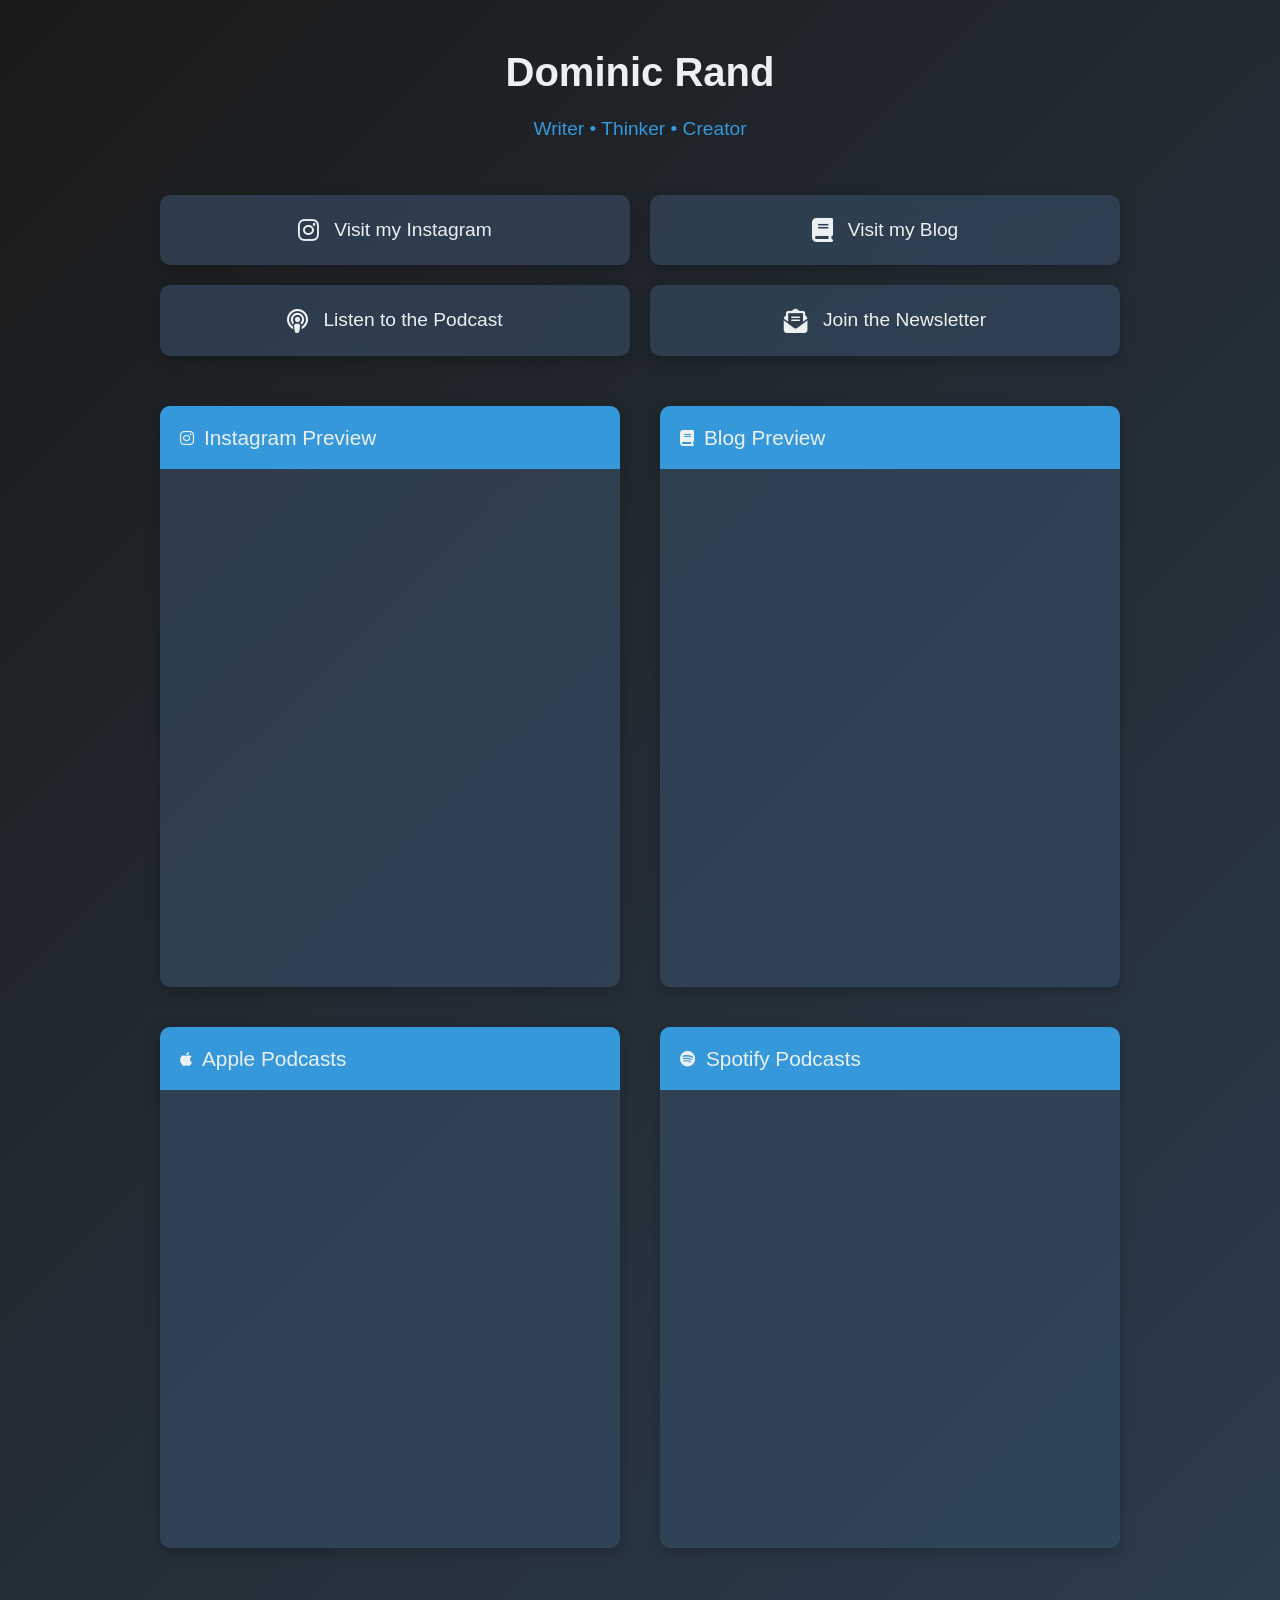
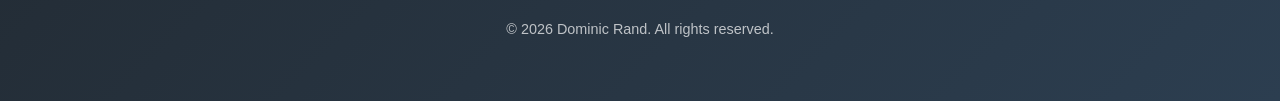
==== index.html @ 5fa679ad "Add podcast modal functionality in index.html; implement styling and JavaScript for improved user in" ====
<!DOCTYPE html>
<html lang="en">
<head>
    <meta charset="UTF-8">
    <meta name="viewport" content="width=device-width, initial-scale=1.0">
    <title>Dominic Rand's Website</title>
    <link rel="stylesheet" href="https://cdnjs.cloudflare.com/ajax/libs/font-awesome/6.4.0/css/all.min.css">
    <meta name="description" content="Dominic Rand's personal website featuring writing, thoughts, and creative content.">
    <meta name="keywords" content="Dominic Rand, writer, creator, blog">
    <meta property="og:title" content="Dominic Rand's Website">
    <meta property="og:description" content="Dominic Rand's personal website featuring writing, thoughts, and creative content.">
    <meta property="og:type" content="website">
    <meta property="og:url" content="https://yourwebsite.com">
    <link rel="icon" href="favicon.svg" type="image/svg+xml">
    <style>
        :root {
            --primary-color: #2c3e50;
            --secondary-color: #3498db;
            --accent-color: #e74c3c;
            --text-color: #ecf0f1;
            --dark-bg: #1a1a1a;
            --card-bg: rgba(52, 73, 94, 0.7);
        }
        
        * {
            margin: 0;
            padding: 0;
            box-sizing: border-box;
        }
        
        body {
            font-family: 'Segoe UI', Tahoma, Geneva, Verdana, sans-serif;
            background: linear-gradient(135deg, var(--dark-bg), var(--primary-color));
            color: var(--text-color);
            line-height: 1.6;
            min-height: 100vh;
            overflow-y: scroll; /* Ensure scrolling is enabled */
        }
        
        .container {
            max-width: 1000px;
            margin: 0 auto;
            padding: 40px 20px;
        }
        
        header {
            text-align: center;
            margin-bottom: 50px;
            animation: fadeIn 1s ease-in-out;
        }
        
        h1 {
            font-size: 2.5rem;
            margin-bottom: 10px;
            color: var(--text-color);
            font-weight: 600;
        }
        
        .subtitle {
            font-size: 1.2rem;
            color: var(--secondary-color);
            margin-bottom: 20px;
            font-weight: 300;
        }
        
        .social-icons {
            display: flex;
            justify-content: center;
            gap: 20px;
            margin-bottom: 30px;
        }
        
        .links-section {
            display: grid;
            grid-template-columns: 1fr;
            gap: 20px;
            margin-bottom: 50px;
        }
        
        .link-card {
            background: var(--card-bg);
            backdrop-filter: blur(10px);
            border-radius: 10px;
            padding: 20px;
            text-align: center;
            transition: transform 0.3s ease, box-shadow 0.3s ease;
            text-decoration: none;
            color: var(--text-color);
            display: flex;
            align-items: center;
            justify-content: center;
            gap: 15px;
            box-shadow: 0 5px 15px rgba(0, 0, 0, 0.2);
        }
        
        .link-card:hover {
            transform: translateY(-5px);
            box-shadow: 0 10px 20px rgba(0, 0, 0, 0.3);
        }
        
        .link-card i {
            font-size: 1.5rem;
        }
        
        .link-card span {
            font-size: 1.2rem;
            font-weight: 500;
        }
        
        button.link-card {
            cursor: pointer;
            font: inherit;
            width: 100%;
            border: none;
            outline: none;
        }
        
        .embed-section {
            display: grid;
            grid-template-columns: 1fr;
            gap: 40px;
            margin-top: 40px;
        }
        
        .embed-container {
            background: var(--card-bg);
            border-radius: 10px;
            overflow: hidden;
            box-shadow: 0 5px 15px rgba(0, 0, 0, 0.2);
            animation: fadeIn 1s ease-in-out;
        }
        
        .embed-header {
            padding: 15px 20px;
            background: var(--secondary-color);
            display: flex;
            align-items: center;
            gap: 10px;
        }
        
        .embed-header h2 {
            font-size: 1.3rem;
            font-weight: 500;
        }
        
        iframe {
            width: 100%;
            height: 510px;
            border: none;
            background: transparent;
        }
        
        .embed-container--podcast iframe {
            height: 450px;
        }
        
        footer {
            text-align: center;
            margin-top: 50px;
            padding: 20px;
            font-size: 0.9rem;
            color: rgba(255, 255, 255, 0.7);
        }
        
        @keyframes fadeIn {
            from {
                opacity: 0;
                transform: translateY(20px);
            }
            to {
                opacity: 1;
                transform: translateY(0);
            }
        }
        
        @media (min-width: 768px) {
            .links-section {
                grid-template-columns: 1fr 1fr;
            }
            
            .embed-section {
                grid-template-columns: 1fr 1fr;
            }
        }
        
        /* Hide scrollbar when not scrolling */
        body::-webkit-scrollbar {
            display: none; /* For Chrome, Safari, and Opera */
        }
        
        body {
            -ms-overflow-style: none;  /* Internet Explorer and Edge */
            scrollbar-width: none;  /* Firefox */
        }
        
        /* Podcast modal */
        .modal-overlay {
            display: none;
            position: fixed;
            inset: 0;
            background: rgba(0, 0, 0, 0.7);
            backdrop-filter: blur(4px);
            z-index: 1000;
            align-items: center;
            justify-content: center;
            padding: 20px;
        }
        .modal-overlay.is-open {
            display: flex;
        }
        .modal-box {
            background: var(--card-bg);
            backdrop-filter: blur(10px);
            border-radius: 12px;
            padding: 28px 24px;
            max-width: 360px;
            width: 100%;
            box-shadow: 0 20px 50px rgba(0, 0, 0, 0.4);
            border: 1px solid rgba(255, 255, 255, 0.08);
            position: relative;
        }
        .modal-box h3 {
            font-size: 1.25rem;
            margin-bottom: 20px;
            color: var(--text-color);
            padding-right: 32px;
        }
        .modal-close {
            position: absolute;
            top: 16px;
            right: 16px;
            background: none;
            border: none;
            color: var(--text-color);
            opacity: 0.7;
            cursor: pointer;
            padding: 4px;
            line-height: 1;
            font-size: 1.25rem;
        }
        .modal-close:hover {
            opacity: 1;
        }
        .modal-links {
            display: flex;
            flex-direction: column;
            gap: 10px;
        }
        .modal-links a {
            display: flex;
            align-items: center;
            gap: 12px;
            padding: 14px 16px;
            background: rgba(255, 255, 255, 0.06);
            border-radius: 8px;
            color: var(--text-color);
            text-decoration: none;
            font-weight: 500;
            transition: background 0.2s ease;
        }
        .modal-links a:hover {
            background: rgba(255, 255, 255, 0.12);
        }
        .modal-links a i {
            font-size: 1.35rem;
        }
        .modal-links .fa-youtube {
            color: #ff0000;
        }
    </style>
</head>
<body>
    <div class="container">
        <header>
            <h1>Dominic Rand</h1>
            <p class="subtitle">Writer • Thinker • Creator</p>
        </header>
        
        <div class="links-section">
            <a href="https://www.instagram.com/domwillrand/" target="_blank" class="link-card">
                <i class="fab fa-instagram"></i>
                <span>Visit my Instagram</span>
            </a>
            <a href="https://blog.domrand.com" target="_blank" class="link-card">
                <i class="fas fa-book"></i>
                <span>Visit my Blog</span>
            </a>
            <button type="button" class="link-card podcast-trigger" id="podcast-trigger" aria-haspopup="dialog" aria-expanded="false">
                <i class="fas fa-podcast"></i>
                <span>Listen to the Podcast</span>
            </button>
            <a href="newsletter.html" class="link-card">
                <i class="fas fa-envelope-open-text"></i>
                <span>Join the Newsletter</span>
            </a>
        </div>
        
        <div class="embed-section">
            <div class="embed-container">
                <div class="embed-header">
                    <i class="fab fa-instagram"></i>
                    <h2>Instagram Preview</h2>
                </div>
                <iframe src="https://www.instagram.com/domwillrand/embed" allowtransparency="true" allowfullscreen="true"></iframe>
            </div>
            
            <div class="embed-container">
                <div class="embed-header">
                    <i class="fas fa-book"></i>
                    <h2>Blog Preview</h2>
                </div>
                <iframe src="https://publish.obsidian.md/dom-rand/" allowtransparency="true" allowfullscreen="true"></iframe>
            </div>
            
            <div class="embed-container embed-container--podcast">
                <div class="embed-header">
                    <i class="fab fa-apple"></i>
                    <h2>Apple Podcasts</h2>
                </div>
                <iframe src="https://embed.podcasts.apple.com/us/podcast/doms-blog/id1873856519" allow="autoplay; encrypted-media" allowfullscreen></iframe>
            </div>
            
            <div class="embed-container embed-container--podcast">
                <div class="embed-header">
                    <i class="fab fa-spotify"></i>
                    <h2>Spotify Podcasts</h2>
                </div>
                <iframe src="https://open.spotify.com/embed/show/2qqTiLtaFwCP1ySpFmkBeF?utm_source=generator" allow="autoplay; clipboard-write; encrypted-media; fullscreen; picture-in-picture" allowfullscreen loading="lazy"></iframe>
            </div>
        </div>
        
        <footer>
            <p>&copy; 2026 Dominic Rand. All rights reserved.</p>
        </footer>
    </div>
    
    <div class="modal-overlay" id="podcast-modal" role="dialog" aria-modal="true" aria-labelledby="podcast-modal-title" aria-hidden="true">
        <div class="modal-box" onclick="event.stopPropagation()">
            <button type="button" class="modal-close" id="podcast-modal-close" aria-label="Close">×</button>
            <h3 id="podcast-modal-title">Listen on your platform</h3>
            <div class="modal-links">
                <a href="https://podcasts.apple.com/us/podcast/doms-blog/id1873856519" target="_blank" rel="noopener noreferrer">
                    <i class="fab fa-apple"></i>
                    Apple Podcasts
                </a>
                <a href="https://open.spotify.com/show/2qqTiLtaFwCP1ySpFmkBeF" target="_blank" rel="noopener noreferrer">
                    <i class="fab fa-spotify"></i>
                    Spotify Podcasts
                </a>
                <a href="https://www.youtube.com/playlist?list=PL4vUps0jYS-2WMzyAlsP6sbglflTyhN8x" target="_blank" rel="noopener noreferrer">
                    <i class="fab fa-youtube"></i>
                    YouTube Podcasts
                </a>
            </div>
        </div>
    </div>
    
    <script>
        (function () {
            var trigger = document.getElementById('podcast-trigger');
            var modal = document.getElementById('podcast-modal');
            var closeBtn = document.getElementById('podcast-modal-close');
            function openModal() {
                modal.classList.add('is-open');
                modal.setAttribute('aria-hidden', 'false');
                if (trigger) trigger.setAttribute('aria-expanded', 'true');
                document.body.style.overflow = 'hidden';
            }
            function closeModal() {
                modal.classList.remove('is-open');
                modal.setAttribute('aria-hidden', 'true');
                if (trigger) trigger.setAttribute('aria-expanded', 'false');
                document.body.style.overflow = '';
            }
            if (trigger) trigger.addEventListener('click', function (e) { e.preventDefault(); openModal(); });
            if (closeBtn) closeBtn.addEventListener('click', closeModal);
            modal.addEventListener('click', function (e) { if (e.target === modal) closeModal(); });
            document.addEventListener('keydown', function (e) { if (e.key === 'Escape') closeModal(); });
        })();
    </script>
</body>
</html>
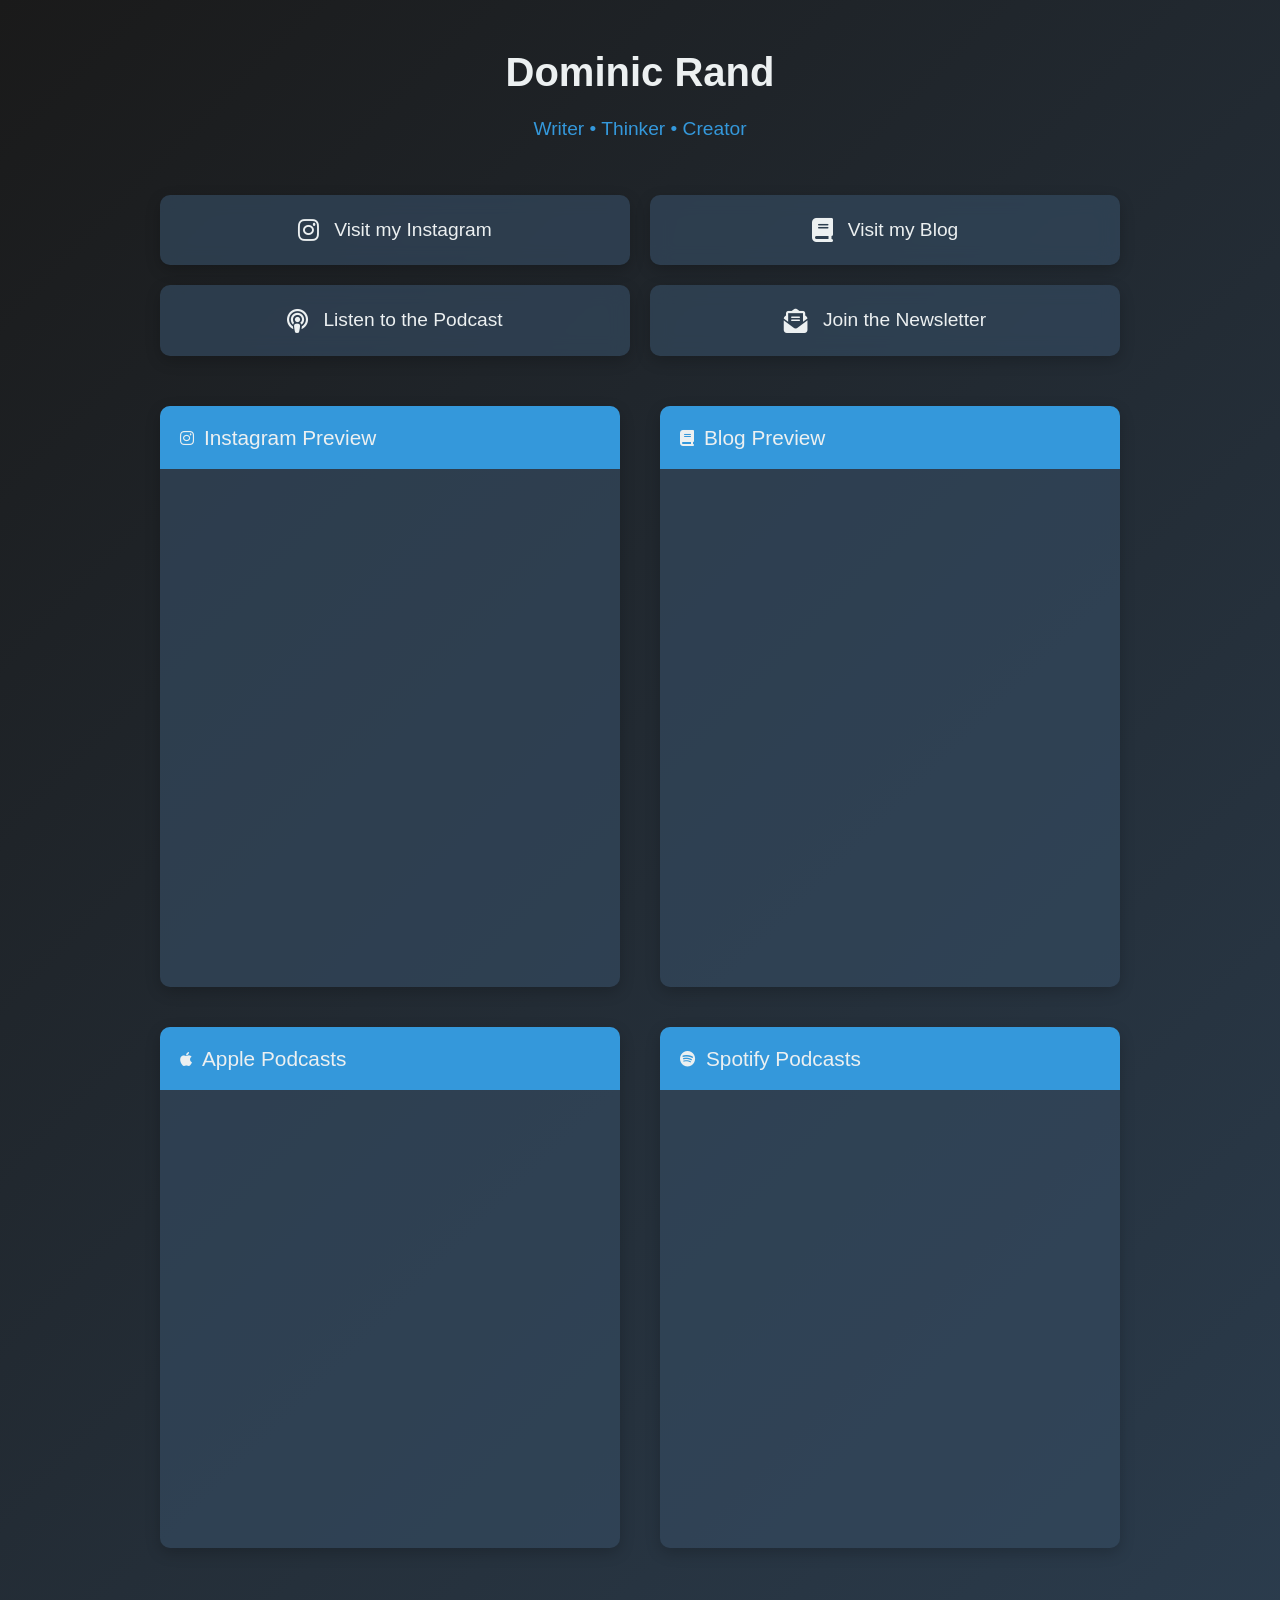
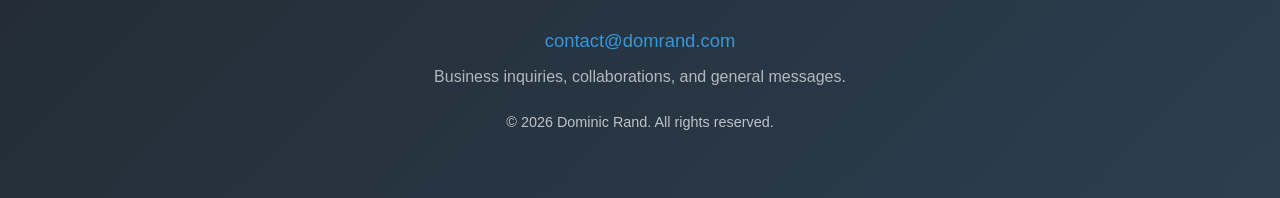
==== commit 6be2f834: "Add footer contact information in index.html; enhance styling for better visibility and user engagem" ====
--- a/index.html
+++ b/index.html
@@ -157,9 +157,34 @@
         footer {
             text-align: center;
             margin-top: 50px;
-            padding: 20px;
+            padding: 28px 20px 24px;
             font-size: 0.9rem;
             color: rgba(255, 255, 255, 0.7);
+        }
+        
+        footer .footer-contact-block {
+            margin-bottom: 22px;
+        }
+        
+        footer .footer-contact {
+            color: var(--secondary-color);
+            text-decoration: none;
+            font-size: 1.15rem;
+            font-weight: 500;
+        }
+        
+        footer .footer-contact:hover {
+            text-decoration: underline;
+        }
+        
+        footer .footer-contact-note {
+            margin-top: 10px;
+            font-size: 1rem;
+            line-height: 1.45;
+            color: rgba(255, 255, 255, 0.65);
+            max-width: 28em;
+            margin-left: auto;
+            margin-right: auto;
         }
         
         @keyframes fadeIn {
@@ -330,6 +355,12 @@
         </div>
         
         <footer>
+            <div class="footer-contact-block">
+                <p>
+                    <a href="mailto:contact@domrand.com" class="footer-contact">contact@domrand.com</a>
+                </p>
+                <p class="footer-contact-note">Business inquiries, collaborations, and general messages.</p>
+            </div>
             <p>&copy; 2026 Dominic Rand. All rights reserved.</p>
         </footer>
     </div>
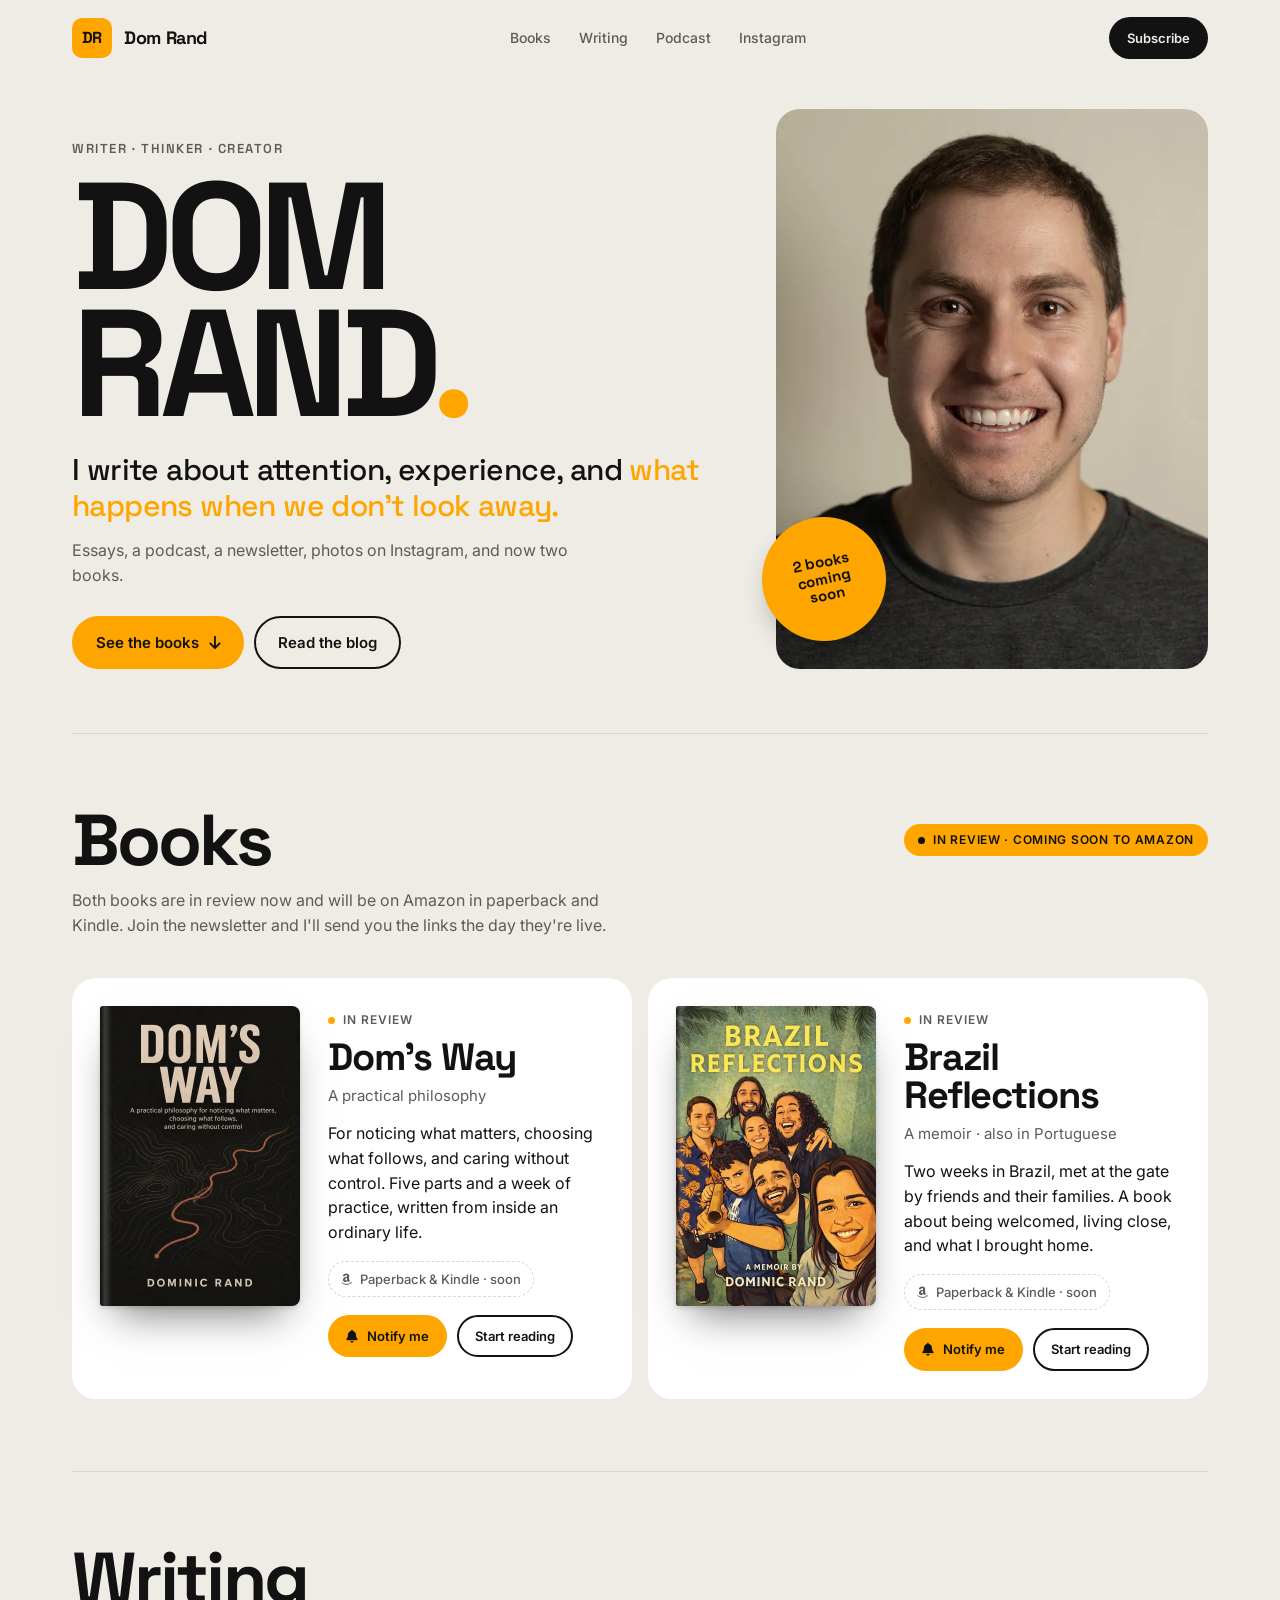
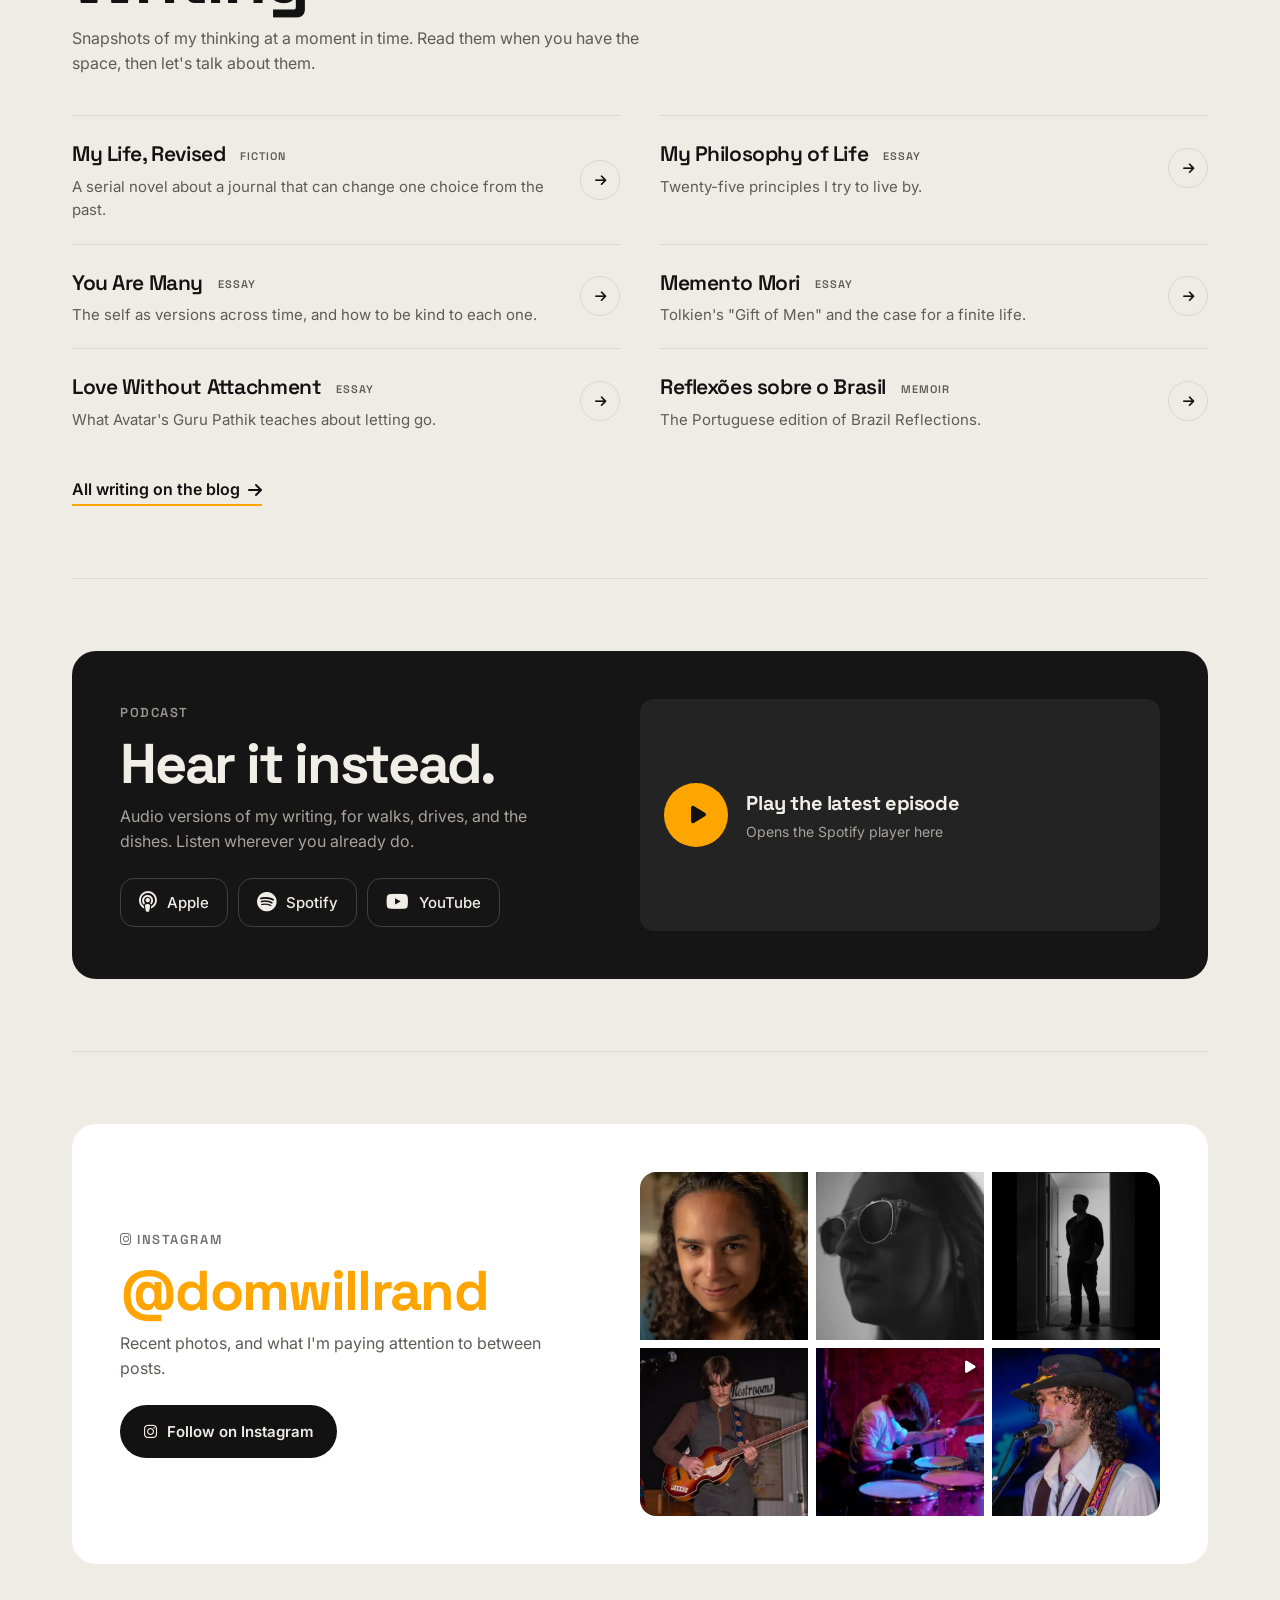
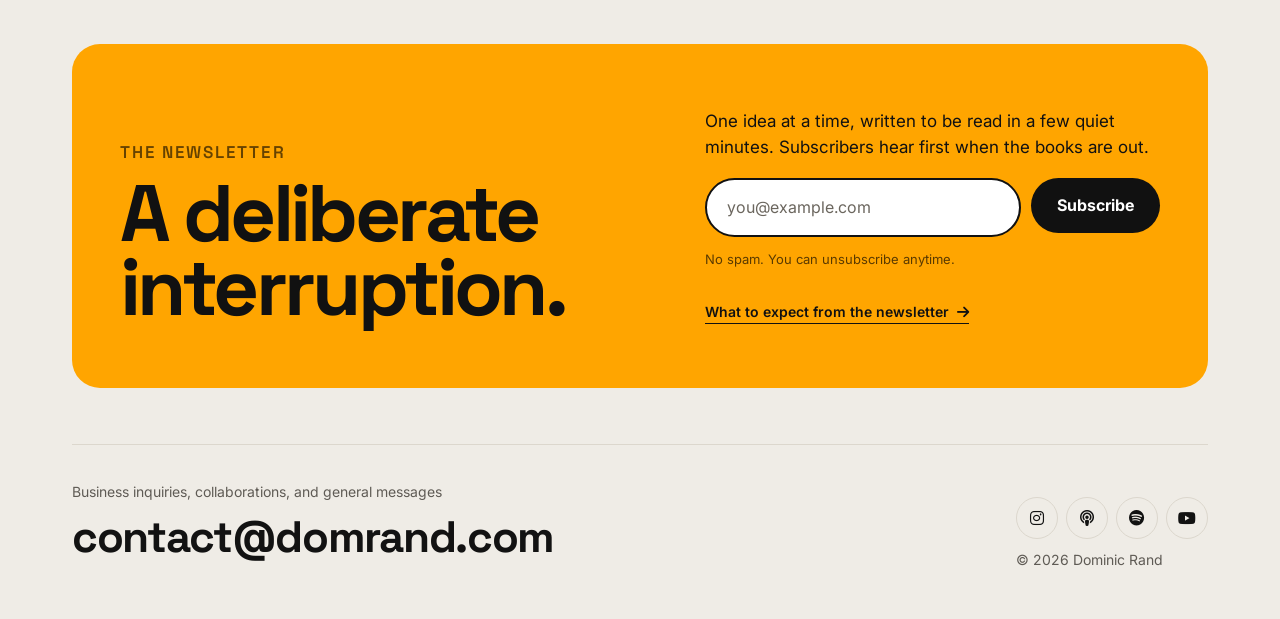
==== commit 25c57bf0: "Redesign homepage and newsletter pages; add books section - New editorial layout with bold type and " ====
--- a/index.html
+++ b/index.html
@@ -3,411 +3,330 @@
 <head>
     <meta charset="UTF-8">
     <meta name="viewport" content="width=device-width, initial-scale=1.0">
-    <title>Dominic Rand's Website</title>
+    <title>Dominic Rand</title>
+    <meta name="description" content="Dominic Rand writes about attention, experience, and what happens when we don't look away. Two books coming soon, plus essays, a podcast, photos, and a newsletter.">
+    <link rel="canonical" href="https://domrand.com/">
+    <meta property="og:site_name" content="Dominic Rand">
+    <meta property="og:title" content="Dominic Rand">
+    <meta property="og:description" content="Writing on attention, experience, and what happens when we don't look away. Two books coming soon.">
+    <meta property="og:type" content="website">
+    <meta property="og:url" content="https://domrand.com/">
+    <meta property="og:image" content="https://domrand.com/assets/og-image.jpg">
+    <meta property="og:image:width" content="1200">
+    <meta property="og:image:height" content="630">
+    <meta property="og:image:alt" content="Dom Rand, with the covers of Dom's Way and Brazil Reflections">
+    <meta name="twitter:card" content="summary_large_image">
+    <meta name="twitter:image" content="https://domrand.com/assets/og-image.jpg">
+    <meta name="theme-color" content="#efece6" media="(prefers-color-scheme: light)">
+    <meta name="theme-color" content="#0b0b0b" media="(prefers-color-scheme: dark)">
+    <link rel="icon" href="favicon.svg" type="image/svg+xml">
+    <link rel="preconnect" href="https://fonts.googleapis.com">
+    <link rel="preconnect" href="https://fonts.gstatic.com" crossorigin>
+    <link href="https://fonts.googleapis.com/css2?family=Space+Grotesk:wght@500;600;700&family=Inter:wght@400;500;600&display=swap" rel="stylesheet">
     <link rel="stylesheet" href="https://cdnjs.cloudflare.com/ajax/libs/font-awesome/6.4.0/css/all.min.css">
-    <meta name="description" content="Dominic Rand's personal website featuring writing, thoughts, and creative content.">
-    <meta name="keywords" content="Dominic Rand, writer, creator, blog">
-    <meta property="og:title" content="Dominic Rand's Website">
-    <meta property="og:description" content="Dominic Rand's personal website featuring writing, thoughts, and creative content.">
-    <meta property="og:type" content="website">
-    <meta property="og:url" content="https://yourwebsite.com">
-    <link rel="icon" href="favicon.svg" type="image/svg+xml">
-    <style>
-        :root {
-            --primary-color: #2c3e50;
-            --secondary-color: #3498db;
-            --accent-color: #e74c3c;
-            --text-color: #ecf0f1;
-            --dark-bg: #1a1a1a;
-            --card-bg: rgba(52, 73, 94, 0.7);
-        }
-        
-        * {
-            margin: 0;
-            padding: 0;
-            box-sizing: border-box;
-        }
-        
-        body {
-            font-family: 'Segoe UI', Tahoma, Geneva, Verdana, sans-serif;
-            background: linear-gradient(135deg, var(--dark-bg), var(--primary-color));
-            color: var(--text-color);
-            line-height: 1.6;
-            min-height: 100vh;
-            overflow-y: scroll; /* Ensure scrolling is enabled */
-        }
-        
-        .container {
-            max-width: 1000px;
-            margin: 0 auto;
-            padding: 40px 20px;
-        }
-        
-        header {
-            text-align: center;
-            margin-bottom: 50px;
-            animation: fadeIn 1s ease-in-out;
-        }
-        
-        h1 {
-            font-size: 2.5rem;
-            margin-bottom: 10px;
-            color: var(--text-color);
-            font-weight: 600;
-        }
-        
-        .subtitle {
-            font-size: 1.2rem;
-            color: var(--secondary-color);
-            margin-bottom: 20px;
-            font-weight: 300;
-        }
-        
-        .social-icons {
-            display: flex;
-            justify-content: center;
-            gap: 20px;
-            margin-bottom: 30px;
-        }
-        
-        .links-section {
-            display: grid;
-            grid-template-columns: 1fr;
-            gap: 20px;
-            margin-bottom: 50px;
-        }
-        
-        .link-card {
-            background: var(--card-bg);
-            backdrop-filter: blur(10px);
-            border-radius: 10px;
-            padding: 20px;
-            text-align: center;
-            transition: transform 0.3s ease, box-shadow 0.3s ease;
-            text-decoration: none;
-            color: var(--text-color);
-            display: flex;
-            align-items: center;
-            justify-content: center;
-            gap: 15px;
-            box-shadow: 0 5px 15px rgba(0, 0, 0, 0.2);
-        }
-        
-        .link-card:hover {
-            transform: translateY(-5px);
-            box-shadow: 0 10px 20px rgba(0, 0, 0, 0.3);
-        }
-        
-        .link-card i {
-            font-size: 1.5rem;
-        }
-        
-        .link-card span {
-            font-size: 1.2rem;
-            font-weight: 500;
-        }
-        
-        button.link-card {
-            cursor: pointer;
-            font: inherit;
-            width: 100%;
-            border: none;
-            outline: none;
-        }
-        
-        .embed-section {
-            display: grid;
-            grid-template-columns: 1fr;
-            gap: 40px;
-            margin-top: 40px;
-        }
-        
-        .embed-container {
-            background: var(--card-bg);
-            border-radius: 10px;
-            overflow: hidden;
-            box-shadow: 0 5px 15px rgba(0, 0, 0, 0.2);
-            animation: fadeIn 1s ease-in-out;
-        }
-        
-        .embed-header {
-            padding: 15px 20px;
-            background: var(--secondary-color);
-            display: flex;
-            align-items: center;
-            gap: 10px;
-        }
-        
-        .embed-header h2 {
-            font-size: 1.3rem;
-            font-weight: 500;
-        }
-        
-        iframe {
-            width: 100%;
-            height: 510px;
-            border: none;
-            background: transparent;
-        }
-        
-        .embed-container--podcast iframe {
-            height: 450px;
-        }
-        
-        footer {
-            text-align: center;
-            margin-top: 50px;
-            padding: 28px 20px 24px;
-            font-size: 0.9rem;
-            color: rgba(255, 255, 255, 0.7);
-        }
-        
-        footer .footer-contact-block {
-            margin-bottom: 22px;
-        }
-        
-        footer .footer-contact {
-            color: var(--secondary-color);
-            text-decoration: none;
-            font-size: 1.15rem;
-            font-weight: 500;
-        }
-        
-        footer .footer-contact:hover {
-            text-decoration: underline;
-        }
-        
-        footer .footer-contact-note {
-            margin-top: 10px;
-            font-size: 1rem;
-            line-height: 1.45;
-            color: rgba(255, 255, 255, 0.65);
-            max-width: 28em;
-            margin-left: auto;
-            margin-right: auto;
-        }
-        
-        @keyframes fadeIn {
-            from {
-                opacity: 0;
-                transform: translateY(20px);
-            }
-            to {
-                opacity: 1;
-                transform: translateY(0);
-            }
-        }
-        
-        @media (min-width: 768px) {
-            .links-section {
-                grid-template-columns: 1fr 1fr;
-            }
-            
-            .embed-section {
-                grid-template-columns: 1fr 1fr;
-            }
-        }
-        
-        /* Hide scrollbar when not scrolling */
-        body::-webkit-scrollbar {
-            display: none; /* For Chrome, Safari, and Opera */
-        }
-        
-        body {
-            -ms-overflow-style: none;  /* Internet Explorer and Edge */
-            scrollbar-width: none;  /* Firefox */
-        }
-        
-        /* Podcast modal */
-        .modal-overlay {
-            display: none;
-            position: fixed;
-            inset: 0;
-            background: rgba(0, 0, 0, 0.7);
-            backdrop-filter: blur(4px);
-            z-index: 1000;
-            align-items: center;
-            justify-content: center;
-            padding: 20px;
-        }
-        .modal-overlay.is-open {
-            display: flex;
-        }
-        .modal-box {
-            background: var(--card-bg);
-            backdrop-filter: blur(10px);
-            border-radius: 12px;
-            padding: 28px 24px;
-            max-width: 360px;
-            width: 100%;
-            box-shadow: 0 20px 50px rgba(0, 0, 0, 0.4);
-            border: 1px solid rgba(255, 255, 255, 0.08);
-            position: relative;
-        }
-        .modal-box h3 {
-            font-size: 1.25rem;
-            margin-bottom: 20px;
-            color: var(--text-color);
-            padding-right: 32px;
-        }
-        .modal-close {
-            position: absolute;
-            top: 16px;
-            right: 16px;
-            background: none;
-            border: none;
-            color: var(--text-color);
-            opacity: 0.7;
-            cursor: pointer;
-            padding: 4px;
-            line-height: 1;
-            font-size: 1.25rem;
-        }
-        .modal-close:hover {
-            opacity: 1;
-        }
-        .modal-links {
-            display: flex;
-            flex-direction: column;
-            gap: 10px;
-        }
-        .modal-links a {
-            display: flex;
-            align-items: center;
-            gap: 12px;
-            padding: 14px 16px;
-            background: rgba(255, 255, 255, 0.06);
-            border-radius: 8px;
-            color: var(--text-color);
-            text-decoration: none;
-            font-weight: 500;
-            transition: background 0.2s ease;
-        }
-        .modal-links a:hover {
-            background: rgba(255, 255, 255, 0.12);
-        }
-        .modal-links a i {
-            font-size: 1.35rem;
-        }
-        .modal-links .fa-youtube {
-            color: #ff0000;
-        }
-    </style>
+    <link rel="stylesheet" href="styles/site.css">
 </head>
 <body>
-    <div class="container">
-        <header>
-            <h1>Dominic Rand</h1>
-            <p class="subtitle">Writer • Thinker • Creator</p>
+    <header class="site-nav">
+        <nav class="wrap nav" aria-label="Primary">
+            <a href="#top" class="brand" aria-label="Dom Rand, back to top"><span class="badge" aria-hidden="true">DR</span><span class="brand-name">Dom Rand</span></a>
+            <ul class="nav-links">
+                <li><a href="#books">Books</a></li>
+                <li><a href="#writing">Writing</a></li>
+                <li><a href="#podcast">Podcast</a></li>
+                <li><a href="#instagram">Instagram</a></li>
+            </ul>
+            <a href="#subscribe" class="btn btn-ink btn-sm">Subscribe</a>
+        </nav>
+    </header>
+
+    <div class="wrap">
+        <header class="hero" id="top">
+            <div>
+                <p class="eyebrow">Writer &middot; Thinker &middot; Creator</p>
+                <div class="hero-title">
+                    <h1 class="wordmark">Dom<br>Rand<span>.</span></h1>
+                    <img class="hero-avatar" src="assets/portrait-160.webp" width="160" height="160" alt="Portrait of Dominic Rand, smiling">
+                </div>
+                <p class="lede">I write about attention, experience, and <em>what happens when we don't look away.</em></p>
+                <p class="sublede">Essays, a podcast, a newsletter, photos on Instagram, and now two books.</p>
+                <div class="actions">
+                    <a href="#books" class="btn btn-orange">See the books <i class="fas fa-arrow-down" aria-hidden="true"></i></a>
+                    <a href="https://blog.domrand.com" class="btn btn-outline" target="_blank" rel="noopener">Read the blog</a>
+                </div>
+            </div>
+            <figure class="hero-portrait">
+                <picture>
+                    <!-- Phones show the small avatar instead, so skip downloading the large portrait there -->
+                    <source media="(max-width: 719px)" srcset="[data-uri]">
+                    <img src="assets/portrait-876.webp" width="876" height="897" alt="Portrait of Dominic Rand, smiling" fetchpriority="high">
+                </picture>
+                <a href="#books" class="sticker">2 books<br>coming<br>soon</a>
+            </figure>
         </header>
-        
-        <div class="links-section">
-            <a href="https://www.instagram.com/domwillrand/" target="_blank" class="link-card">
-                <i class="fab fa-instagram"></i>
-                <span>Visit my Instagram</span>
-            </a>
-            <a href="https://blog.domrand.com" target="_blank" class="link-card">
-                <i class="fas fa-book"></i>
-                <span>Visit my Blog</span>
-            </a>
-            <button type="button" class="link-card podcast-trigger" id="podcast-trigger" aria-haspopup="dialog" aria-expanded="false">
-                <i class="fas fa-podcast"></i>
-                <span>Listen to the Podcast</span>
-            </button>
-            <a href="newsletter.html" class="link-card">
-                <i class="fas fa-envelope-open-text"></i>
-                <span>Join the Newsletter</span>
-            </a>
-        </div>
-        
-        <div class="embed-section">
-            <div class="embed-container">
-                <div class="embed-header">
-                    <i class="fab fa-instagram"></i>
-                    <h2>Instagram Preview</h2>
-                </div>
-                <iframe src="https://www.instagram.com/domwillrand/embed" allowtransparency="true" allowfullscreen="true"></iframe>
-            </div>
-            
-            <div class="embed-container">
-                <div class="embed-header">
-                    <i class="fas fa-book"></i>
-                    <h2>Blog Preview</h2>
-                </div>
-                <iframe src="https://publish.obsidian.md/dom-rand/" allowtransparency="true" allowfullscreen="true"></iframe>
-            </div>
-            
-            <div class="embed-container embed-container--podcast">
-                <div class="embed-header">
-                    <i class="fab fa-apple"></i>
-                    <h2>Apple Podcasts</h2>
-                </div>
-                <iframe src="https://embed.podcasts.apple.com/us/podcast/doms-blog/id1873856519" allow="autoplay; encrypted-media" allowfullscreen></iframe>
-            </div>
-            
-            <div class="embed-container embed-container--podcast">
-                <div class="embed-header">
-                    <i class="fab fa-spotify"></i>
-                    <h2>Spotify Podcasts</h2>
-                </div>
-                <iframe src="https://open.spotify.com/embed/show/2qqTiLtaFwCP1ySpFmkBeF?utm_source=generator" allow="autoplay; clipboard-write; encrypted-media; fullscreen; picture-in-picture" allowfullscreen loading="lazy"></iframe>
-            </div>
-        </div>
-        
+
+        <section id="books" class="section" aria-labelledby="books-title">
+            <div class="section-head">
+                <h2 id="books-title">Books</h2>
+                <span class="pill">In review &middot; Coming soon to Amazon</span>
+            </div>
+            <p class="section-intro">Both books are in review now and will be on Amazon in paperback and Kindle. Join the newsletter and I'll send you the links the day they're live.</p>
+
+            <div class="books">
+                <article class="book">
+                    <a class="cover" href="https://blog.domrand.com/Dom's+Way/Dom's+Way" target="_blank" rel="noopener">
+                        <img src="assets/books/doms-way-400.webp" width="400" height="600" alt="Cover of Dom's Way by Dominic Rand" loading="lazy" decoding="async">
+                    </a>
+                    <div class="book-head">
+                        <p class="status">In review</p>
+                        <h3>Dom's Way</h3>
+                        <p class="kicker">A practical philosophy</p>
+                    </div>
+                    <div class="book-body">
+                        <p class="blurb">For noticing what matters, choosing what follows, and caring without control. Five parts and a week of practice, written from inside an ordinary life.</p>
+                        <div class="formats" aria-label="Formats coming soon">
+                            <!-- TODO: when live, replace with Paperback and Kindle links to the Amazon listing -->
+                            <span class="format"><i class="fab fa-amazon" aria-hidden="true"></i> Paperback &amp; Kindle &middot; soon</span>
+                        </div>
+                        <div class="actions">
+                            <a href="#subscribe" class="btn btn-orange btn-sm"><i class="fas fa-bell" aria-hidden="true"></i> Notify me</a>
+                            <a href="https://blog.domrand.com/Dom's+Way/Dom's+Way" class="btn btn-outline btn-sm" target="_blank" rel="noopener">Start reading</a>
+                        </div>
+                    </div>
+                </article>
+
+                <article class="book">
+                    <a class="cover" href="https://blog.domrand.com/Brazil+Reflections/Brazil+Reflections" target="_blank" rel="noopener">
+                        <img src="assets/books/brazil-reflections-400.webp" width="400" height="600" alt="Cover of Brazil Reflections, a memoir by Dominic Rand" loading="lazy" decoding="async">
+                    </a>
+                    <div class="book-head">
+                        <p class="status">In review</p>
+                        <h3>Brazil Reflections</h3>
+                        <p class="kicker">A memoir &middot; also in Portuguese</p>
+                    </div>
+                    <div class="book-body">
+                        <p class="blurb">Two weeks in Brazil, met at the gate by friends and their families. A book about being welcomed, living close, and what I brought home.</p>
+                        <div class="formats" aria-label="Formats coming soon">
+                            <!-- TODO: when live, replace with Paperback and Kindle links to the Amazon listing -->
+                            <span class="format"><i class="fab fa-amazon" aria-hidden="true"></i> Paperback &amp; Kindle &middot; soon</span>
+                        </div>
+                        <div class="actions">
+                            <a href="#subscribe" class="btn btn-orange btn-sm"><i class="fas fa-bell" aria-hidden="true"></i> Notify me</a>
+                            <a href="https://blog.domrand.com/Brazil+Reflections/Brazil+Reflections" class="btn btn-outline btn-sm" target="_blank" rel="noopener">Start reading</a>
+                        </div>
+                    </div>
+                </article>
+            </div>
+        </section>
+
+        <section id="writing" class="section" aria-labelledby="writing-title">
+            <div class="section-head">
+                <h2 id="writing-title">Writing</h2>
+            </div>
+            <p class="section-intro">Snapshots of my thinking at a moment in time. Read them when you have the space, then let's talk about them.</p>
+            <ul class="writing">
+                <li><a href="https://blog.domrand.com/My+Life,+Revised/chapter-00" target="_blank" rel="noopener"><span class="title">My Life, Revised <span class="tag">Fiction</span></span><span class="desc">A serial novel about a journal that can change one choice from the past.</span><span class="go" aria-hidden="true"><i class="fas fa-arrow-right"></i></span></a></li>
+                <li><a href="https://blog.domrand.com/My+Philosophy+of+Life/0.+My+philosophy+of+life" target="_blank" rel="noopener"><span class="title">My Philosophy of Life <span class="tag">Essay</span></span><span class="desc">Twenty-five principles I try to live by.</span><span class="go" aria-hidden="true"><i class="fas fa-arrow-right"></i></span></a></li>
+                <li><a href="https://blog.domrand.com/My+thoughts+on/You+are+many" target="_blank" rel="noopener"><span class="title">You Are Many <span class="tag">Essay</span></span><span class="desc">The self as versions across time, and how to be kind to each one.</span><span class="go" aria-hidden="true"><i class="fas fa-arrow-right"></i></span></a></li>
+                <li><a href="https://blog.domrand.com/My+thoughts+on/Memento+Mori" target="_blank" rel="noopener"><span class="title">Memento Mori <span class="tag">Essay</span></span><span class="desc">Tolkien's "Gift of Men" and the case for a finite life.</span><span class="go" aria-hidden="true"><i class="fas fa-arrow-right"></i></span></a></li>
+                <li><a href="https://blog.domrand.com/My+thoughts+on/Love+without+attachment" target="_blank" rel="noopener"><span class="title">Love Without Attachment <span class="tag">Essay</span></span><span class="desc">What Avatar's Guru Pathik teaches about letting go.</span><span class="go" aria-hidden="true"><i class="fas fa-arrow-right"></i></span></a></li>
+                <li><a href="https://blog.domrand.com/Brazil+Reflections/Reflex%C3%B5es+sobre+o+Brasil" target="_blank" rel="noopener"><span class="title">Reflexões sobre o Brasil <span class="tag">Memoir</span></span><span class="desc">The Portuguese edition of Brazil Reflections.</span><span class="go" aria-hidden="true"><i class="fas fa-arrow-right"></i></span></a></li>
+            </ul>
+            <a href="https://blog.domrand.com" class="more-link" target="_blank" rel="noopener">All writing on the blog <i class="fas fa-arrow-right" aria-hidden="true"></i></a>
+        </section>
+
+        <section id="podcast" class="section" aria-labelledby="podcast-title">
+            <div class="feature feature-dark">
+                <div>
+                    <p class="eyebrow">Podcast</p>
+                    <h2 id="podcast-title">Hear it instead.</h2>
+                    <p class="muted">Audio versions of my writing, for walks, drives, and the dishes. Listen wherever you already do.</p>
+                    <div class="platforms">
+                        <a href="https://podcasts.apple.com/us/podcast/doms-blog/id1873856519" target="_blank" rel="noopener"><i class="fas fa-podcast" aria-hidden="true"></i> Apple</a>
+                        <a href="https://open.spotify.com/show/2qqTiLtaFwCP1ySpFmkBeF" target="_blank" rel="noopener"><i class="fab fa-spotify" aria-hidden="true"></i> Spotify</a>
+                        <a href="https://www.youtube.com/playlist?list=PL4vUps0jYS-2WMzyAlsP6sbglflTyhN8x" target="_blank" rel="noopener"><i class="fab fa-youtube" aria-hidden="true"></i> YouTube</a>
+                    </div>
+                </div>
+                <!-- The Spotify player is heavy, so it only loads when someone asks for it -->
+                <div class="player" data-src="https://open.spotify.com/embed/show/2qqTiLtaFwCP1ySpFmkBeF?utm_source=generator&amp;theme=0">
+                    <button type="button" class="player-load">
+                        <span class="play"><i class="fas fa-play" aria-hidden="true"></i></span>
+                        <span><strong>Play the latest episode</strong><small>Opens the Spotify player here</small></span>
+                    </button>
+                </div>
+            </div>
+        </section>
+
+        <section id="instagram" class="section" aria-labelledby="instagram-title">
+            <div class="feature feature-light">
+                <div>
+                    <p class="eyebrow"><i class="fab fa-instagram" aria-hidden="true"></i> Instagram</p>
+                    <h2 id="instagram-title"><span class="handle">@domwillrand</span></h2>
+                    <p class="muted">Recent photos, and what I'm paying attention to between posts.</p>
+                    <a href="https://www.instagram.com/domwillrand/" class="btn btn-ink" target="_blank" rel="noopener"><i class="fab fa-instagram" aria-hidden="true"></i> Follow on Instagram</a>
+                </div>
+                <!-- Local copies of recent posts; each tile links to the post on Instagram -->
+                <div class="ig-grid">
+                    <a class="ig-tile" href="https://www.instagram.com/p/DaMbQ25Arb8/" target="_blank" rel="noopener"><img src="assets/instagram/ig-1.webp" width="480" height="480" alt="Portrait of a smiling woman with long curly hair" loading="lazy" decoding="async"></a>
+                    <a class="ig-tile" href="https://www.instagram.com/p/DY-_KxBAvab/" target="_blank" rel="noopener"><img src="assets/instagram/ig-2.webp" width="480" height="480" alt="Black-and-white portrait of a woman in sunglasses" loading="lazy" decoding="async"></a>
+                    <a class="ig-tile" href="https://www.instagram.com/p/DWIecIEADxE/" target="_blank" rel="noopener"><img src="assets/instagram/ig-3.webp" width="480" height="480" alt="Silhouette of a man standing in a lit doorway" loading="lazy" decoding="async"></a>
+                    <a class="ig-tile" href="https://www.instagram.com/p/DUo1qbRkaFY/" target="_blank" rel="noopener"><img src="assets/instagram/ig-4.webp" width="480" height="480" alt="Bassist playing a violin bass on a small stage" loading="lazy" decoding="async"></a>
+                    <a class="ig-tile" href="https://www.instagram.com/p/DUjU6lEkr-p/" target="_blank" rel="noopener"><span class="ig-video"><i class="fas fa-play" aria-hidden="true"></i><span class="sr-only">Video:</span></span><img src="assets/instagram/ig-5.webp" width="360" height="360" alt="Drummer playing under red and purple stage lights" loading="lazy" decoding="async"></a>
+                    <a class="ig-tile" href="https://www.instagram.com/p/DUgilUpkoIy/" target="_blank" rel="noopener"><img src="assets/instagram/ig-6.webp" width="480" height="480" alt="Singer in a wide-brimmed hat at a microphone" loading="lazy" decoding="async"></a>
+                </div>
+            </div>
+        </section>
+
+        <section class="cta-band" id="subscribe" aria-labelledby="subscribe-title">
+            <div>
+                <p class="eyebrow">The newsletter</p>
+                <h2 id="subscribe-title">A deliberate interruption.</h2>
+            </div>
+            <div>
+                <p>One idea at a time, written to be read in a few quiet minutes. Subscribers hear first when the books are out.</p>
+
+                <!-- MailerLite embedded signup form (structure kept intact for webforms.min.js) -->
+                <div id="mlb2-35469270" class="ml-form-embedContainer ml-subscribe-form ml-subscribe-form-35469270">
+                    <div class="ml-form-align-center">
+                        <div class="ml-form-embedWrapper embedForm">
+                            <div class="ml-form-embedBody ml-form-embedBodyHorizontal row-form">
+                                <form class="ml-block-form" action="https://assets.mailerlite.com/jsonp/2024480/forms/175995152767124497/subscribe" data-code="" method="post" target="_blank">
+                                    <div class="ml-form-formContent horozintalForm">
+                                        <div class="ml-form-horizontalRow">
+                                            <div class="ml-input-horizontal">
+                                                <div style="width: 100%;" class="horizontal-fields">
+                                                    <div class="ml-field-group ml-field-email ml-validate-email ml-validate-required">
+                                                        <label for="ml-email" class="sr-only">Email address</label>
+                                                        <input id="ml-email" type="email" class="form-control" data-inputmask="" name="fields[email]" placeholder="you@example.com" autocomplete="email">
+                                                    </div>
+                                                </div>
+                                            </div>
+                                            <div class="ml-button-horizontal primary">
+                                                <button type="submit" class="primary">Subscribe</button>
+                                                <button disabled="disabled" style="display: none;" type="button" class="loading">
+                                                    <div class="ml-form-embedSubmitLoad"></div>
+                                                    <span class="sr-only">Loading...</span>
+                                                </button>
+                                            </div>
+                                        </div>
+                                    </div>
+                                    <div class="ml-form-embedPermissions">
+                                        <div class="ml-form-embedPermissionsContent horizontal privacy-policy">
+                                            <p>No spam. You can unsubscribe anytime.</p>
+                                        </div>
+                                    </div>
+                                    <input type="hidden" name="ml-submit" value="1">
+                                    <div class="ml-mobileButton-horizontal">
+                                        <button type="submit" class="primary">Subscribe</button>
+                                        <button disabled="disabled" style="display: none;" type="button" class="loading">
+                                            <div class="ml-form-embedSubmitLoad"></div>
+                                            <span class="sr-only">Loading...</span>
+                                        </button>
+                                    </div>
+                                    <input type="hidden" name="anticsrf" value="true">
+                                </form>
+                            </div>
+                            <div class="ml-form-successBody row-success" style="display: none">
+                                <div class="ml-form-successContent">
+                                    <h4>Thank you!</h4>
+                                    <p>Check your inbox to confirm your subscription.</p>
+                                </div>
+                            </div>
+                        </div>
+                    </div>
+                </div>
+
+                <a href="newsletter.html" class="cta-more">What to expect from the newsletter <i class="fas fa-arrow-right" aria-hidden="true"></i></a>
+            </div>
+        </section>
+
         <footer>
-            <div class="footer-contact-block">
-                <p>
-                    <a href="mailto:contact@domrand.com" class="footer-contact">contact@domrand.com</a>
-                </p>
-                <p class="footer-contact-note">Business inquiries, collaborations, and general messages.</p>
-            </div>
-            <p>&copy; 2026 Dominic Rand. All rights reserved.</p>
+            <div>
+                <p>Business inquiries, collaborations, and general messages</p>
+                <a href="mailto:contact@domrand.com" class="footer-mail">contact@domrand.com</a>
+            </div>
+            <div>
+                <div class="social">
+                    <a href="https://www.instagram.com/domwillrand/" target="_blank" rel="noopener" aria-label="Instagram"><i class="fab fa-instagram"></i></a>
+                    <a href="https://podcasts.apple.com/us/podcast/doms-blog/id1873856519" target="_blank" rel="noopener" aria-label="Apple Podcasts"><i class="fas fa-podcast"></i></a>
+                    <a href="https://open.spotify.com/show/2qqTiLtaFwCP1ySpFmkBeF" target="_blank" rel="noopener" aria-label="Spotify"><i class="fab fa-spotify"></i></a>
+                    <a href="https://www.youtube.com/playlist?list=PL4vUps0jYS-2WMzyAlsP6sbglflTyhN8x" target="_blank" rel="noopener" aria-label="YouTube"><i class="fab fa-youtube"></i></a>
+                </div>
+                <p>&copy; 2026 Dominic Rand</p>
+            </div>
         </footer>
     </div>
-    
-    <div class="modal-overlay" id="podcast-modal" role="dialog" aria-modal="true" aria-labelledby="podcast-modal-title" aria-hidden="true">
-        <div class="modal-box" onclick="event.stopPropagation()">
-            <button type="button" class="modal-close" id="podcast-modal-close" aria-label="Close">×</button>
-            <h3 id="podcast-modal-title">Listen on your platform</h3>
-            <div class="modal-links">
-                <a href="https://podcasts.apple.com/us/podcast/doms-blog/id1873856519" target="_blank" rel="noopener noreferrer">
-                    <i class="fab fa-apple"></i>
-                    Apple Podcasts
-                </a>
-                <a href="https://open.spotify.com/show/2qqTiLtaFwCP1ySpFmkBeF" target="_blank" rel="noopener noreferrer">
-                    <i class="fab fa-spotify"></i>
-                    Spotify Podcasts
-                </a>
-                <a href="https://www.youtube.com/playlist?list=PL4vUps0jYS-2WMzyAlsP6sbglflTyhN8x" target="_blank" rel="noopener noreferrer">
-                    <i class="fab fa-youtube"></i>
-                    YouTube Podcasts
-                </a>
-            </div>
-        </div>
-    </div>
-    
+
     <script>
         (function () {
-            var trigger = document.getElementById('podcast-trigger');
-            var modal = document.getElementById('podcast-modal');
-            var closeBtn = document.getElementById('podcast-modal-close');
-            function openModal() {
-                modal.classList.add('is-open');
-                modal.setAttribute('aria-hidden', 'false');
-                if (trigger) trigger.setAttribute('aria-expanded', 'true');
-                document.body.style.overflow = 'hidden';
+            // Border under the sticky nav once the page scrolls
+            var nav = document.querySelector('.site-nav');
+            function onScroll() { nav.classList.toggle('is-scrolled', window.scrollY > 8); }
+            window.addEventListener('scroll', onScroll, { passive: true });
+            onScroll();
+
+            // Highlight the nav link for the section in view (and keep it visible on phones)
+            var list = document.querySelector('.nav-links');
+            var links = list.querySelectorAll('a');
+            var byId = {};
+            links.forEach(function (a) { byId[a.getAttribute('href').slice(1)] = a; });
+            if ('IntersectionObserver' in window) {
+                var observer = new IntersectionObserver(function (entries) {
+                    entries.forEach(function (entry) {
+                        if (!entry.isIntersecting) return;
+                        var link = byId[entry.target.id];
+                        links.forEach(function (l) { l.removeAttribute('aria-current'); });
+                        if (link) {
+                            link.setAttribute('aria-current', 'true');
+                            list.scrollTo({ left: link.offsetLeft - 16, behavior: 'smooth' });
+                        }
+                    });
+                }, { rootMargin: '-45% 0px -50% 0px' });
+                ['top', 'books', 'writing', 'podcast', 'instagram', 'subscribe'].forEach(function (id) {
+                    var el = document.getElementById(id);
+                    if (el) observer.observe(el);
+                });
             }
-            function closeModal() {
-                modal.classList.remove('is-open');
-                modal.setAttribute('aria-hidden', 'true');
-                if (trigger) trigger.setAttribute('aria-expanded', 'false');
-                document.body.style.overflow = '';
-            }
-            if (trigger) trigger.addEventListener('click', function (e) { e.preventDefault(); openModal(); });
-            if (closeBtn) closeBtn.addEventListener('click', closeModal);
-            modal.addEventListener('click', function (e) { if (e.target === modal) closeModal(); });
-            document.addEventListener('keydown', function (e) { if (e.key === 'Escape') closeModal(); });
+
+            // "Notify me" and "Subscribe" jump to the form; on desktop, put the cursor in the email field
+            var email = document.getElementById('ml-email');
+            var canHover = window.matchMedia('(hover: hover)').matches;
+            document.querySelectorAll('a[href="#subscribe"]').forEach(function (a) {
+                a.addEventListener('click', function () {
+                    if (email && canHover) setTimeout(function () { email.focus({ preventScroll: true }); }, 500);
+                });
+            });
+
+            // Load the Spotify player only when someone asks for it
+            document.querySelectorAll('.player').forEach(function (box) {
+                box.querySelector('.player-load').addEventListener('click', function () {
+                    var frame = document.createElement('iframe');
+                    frame.src = box.getAttribute('data-src');
+                    frame.title = 'Spotify player for the podcast';
+                    frame.allow = 'autoplay; clipboard-write; encrypted-media; fullscreen; picture-in-picture';
+                    box.replaceChildren(frame);
+                });
+            });
         })();
+
+        // Called by MailerLite after a successful submission; sends people to the confirmation page.
+        function ml_webform_success_35469270() {
+            var redirectUrl = 'https://domrand.com/newsletter-success.html';
+            try {
+                if (window.top && window.top !== window) {
+                    window.top.location.href = redirectUrl;
+                    return;
+                }
+            } catch (e) {}
+            window.location.href = redirectUrl;
+        }
+    </script>
+    <script src="https://groot.mailerlite.com/js/w/webforms.min.js?v176e10baa5e7ed80d35ae235be3d5024" type="text/javascript"></script>
+    <script>
+        // Form-view ping for MailerLite stats; skipped inside preview frames
+        if (window.self === window.top) {
+            fetch("https://assets.mailerlite.com/jsonp/2024480/forms/175995152767124497/takel");
+        }
     </script>
 </body>
-</html>+</html>
--- a/styles/site.css
+++ b/styles/site.css
@@ -0,0 +1,1028 @@
+/* domrand.com: shared styles for index.html, newsletter.html, and newsletter-success.html */
+
+:root {
+    --bg: #efece6;
+    --bg-glass: rgba(239, 236, 230, 0.86);
+    --tile: #ffffff;
+    --ink: #121212;
+    --muted: #5f5b55;
+    --line: #dcd7cd;
+    --dark: #151515;
+    --on-dark: #f1eee8;
+    --on-dark-muted: #a8a39b;
+    --orange: #ffa500;
+    --display: 'Space Grotesk', 'Inter', system-ui, sans-serif;
+    --body: 'Inter', system-ui, -apple-system, 'Segoe UI', sans-serif;
+    --radius: 24px;
+    --nav-h: 68px;
+}
+
+@media (prefers-color-scheme: dark) {
+    :root {
+        --bg: #0b0b0b;
+        --bg-glass: rgba(11, 11, 11, 0.84);
+        --tile: #171717;
+        --ink: #f1eee8;
+        --muted: #a8a39b;
+        --line: #2b2b2b;
+        --dark: #1d1d1d;
+    }
+}
+
+* { margin: 0; padding: 0; box-sizing: border-box; }
+
+html { scroll-behavior: smooth; scroll-padding-top: calc(var(--nav-h) + 12px); }
+
+body {
+    font-family: var(--body);
+    background: var(--bg);
+    color: var(--ink);
+    line-height: 1.55;
+    -webkit-font-smoothing: antialiased;
+}
+
+img { max-width: 100%; }
+
+a { color: inherit; text-decoration: none; }
+
+a:focus-visible, button:focus-visible, input:focus-visible {
+    outline: 3px solid var(--orange);
+    outline-offset: 3px;
+}
+
+.sr-only {
+    position: absolute;
+    width: 1px;
+    height: 1px;
+    overflow: hidden;
+    clip: rect(0 0 0 0);
+    white-space: nowrap;
+}
+
+.wrap {
+    max-width: 1200px;
+    margin: 0 auto;
+    padding: 0 20px;
+}
+
+/* ---------- Sticky nav ---------- */
+.site-nav {
+    position: sticky;
+    top: 0;
+    z-index: 50;
+    background: var(--bg-glass);
+    -webkit-backdrop-filter: saturate(1.4) blur(14px);
+    backdrop-filter: saturate(1.4) blur(14px);
+    border-bottom: 1px solid transparent;
+    transition: border-color 0.2s ease;
+}
+
+.site-nav.is-scrolled { border-bottom-color: var(--line); }
+
+.nav {
+    display: flex;
+    align-items: center;
+    gap: 12px;
+    height: var(--nav-h);
+}
+
+.brand {
+    display: inline-flex;
+    align-items: center;
+    gap: 12px;
+    flex: none;
+    font-family: var(--display);
+    font-weight: 700;
+    font-size: 1.125rem;
+    letter-spacing: -0.02em;
+}
+
+.brand-name { display: none; }
+
+.badge {
+    width: 40px;
+    height: 40px;
+    border-radius: 10px;
+    background: var(--orange);
+    color: #111;
+    display: grid;
+    place-items: center;
+    font-family: var(--display);
+    font-weight: 700;
+    font-size: 1rem;
+}
+
+.nav-links {
+    position: relative;
+    flex: 1;
+    min-width: 0;
+    display: flex;
+    gap: 4px;
+    list-style: none;
+    overflow-x: auto;
+    scrollbar-width: none;
+    -webkit-mask-image: linear-gradient(90deg, transparent 0, #000 12px, #000 calc(100% - 20px), transparent 100%);
+    mask-image: linear-gradient(90deg, transparent 0, #000 12px, #000 calc(100% - 20px), transparent 100%);
+    padding: 0 8px;
+}
+
+.nav-links::-webkit-scrollbar { display: none; }
+
+.nav-links a {
+    display: block;
+    padding: 8px 12px;
+    border-radius: 999px;
+    font-size: 0.875rem;
+    font-weight: 500;
+    color: var(--muted);
+    white-space: nowrap;
+    transition: color 0.2s ease, background 0.2s ease;
+}
+
+.nav-links a:hover { color: var(--ink); }
+
+.nav-links a[aria-current="true"] { color: var(--ink); background: var(--tile); }
+
+.nav .btn { flex: none; }
+
+.back {
+    margin-left: auto;
+    display: inline-flex;
+    align-items: center;
+    gap: 8px;
+    font-size: 0.875rem;
+    font-weight: 600;
+    color: var(--muted);
+}
+
+.back:hover { color: var(--ink); }
+
+/* ---------- Buttons ---------- */
+.btn {
+    display: inline-flex;
+    align-items: center;
+    gap: 10px;
+    padding: 13px 22px;
+    border-radius: 999px;
+    font: inherit;
+    font-weight: 600;
+    font-size: 0.9375rem;
+    border: 2px solid transparent;
+    cursor: pointer;
+    transition: transform 0.2s ease, background 0.2s ease, color 0.2s ease;
+}
+
+.btn:hover { transform: translateY(-2px); }
+
+.btn-ink { background: var(--ink); color: var(--bg); }
+
+.btn-orange { background: var(--orange); color: #111; }
+
+.btn-outline { border-color: var(--ink); color: var(--ink); background: transparent; }
+
+.btn-outline:hover { background: var(--ink); color: var(--bg); }
+
+.btn-sm { padding: 9px 16px; font-size: 0.8125rem; }
+
+.actions { display: flex; flex-wrap: wrap; gap: 10px; }
+
+.eyebrow {
+    font-family: var(--display);
+    font-size: 0.8125rem;
+    font-weight: 600;
+    letter-spacing: 0.12em;
+    text-transform: uppercase;
+    color: var(--muted);
+}
+
+.pill {
+    display: inline-flex;
+    align-items: center;
+    gap: 8px;
+    padding: 7px 14px;
+    border-radius: 999px;
+    background: var(--orange);
+    color: #111;
+    font-size: 0.75rem;
+    font-weight: 600;
+    letter-spacing: 0.06em;
+    text-transform: uppercase;
+}
+
+.pill::before {
+    content: "";
+    width: 7px;
+    height: 7px;
+    border-radius: 50%;
+    background: #111;
+    animation: pulse 2.4s ease-in-out infinite;
+}
+
+/* ---------- Hero ---------- */
+.hero {
+    display: grid;
+    grid-template-columns: 1fr;
+    gap: 36px;
+    align-items: end;
+    padding: 20px 0 48px;
+}
+
+.hero .eyebrow { margin-bottom: 14px; }
+
+.hero-title {
+    display: flex;
+    align-items: center;
+    justify-content: space-between;
+    gap: 16px;
+    margin-bottom: 24px;
+}
+
+.wordmark {
+    font-family: var(--display);
+    font-weight: 700;
+    font-size: clamp(4rem, 17vw, 9.5rem);
+    line-height: 0.84;
+    letter-spacing: -0.055em;
+    text-transform: uppercase;
+}
+
+.wordmark span { color: var(--orange); }
+
+.hero-avatar {
+    flex: none;
+    width: 104px;
+    height: 104px;
+    border-radius: 50%;
+    object-fit: cover;
+    box-shadow: 0 0 0 4px var(--bg), 0 0 0 6px var(--orange);
+}
+
+.lede {
+    font-family: var(--display);
+    font-weight: 500;
+    font-size: clamp(1.375rem, 2.6vw, 1.875rem);
+    line-height: 1.2;
+    letter-spacing: -0.02em;
+    max-width: 22em;
+    margin-bottom: 14px;
+}
+
+.lede em { font-style: normal; color: var(--orange); }
+
+.sublede { color: var(--muted); max-width: 32em; margin-bottom: 28px; }
+
+.hero-portrait { display: none; position: relative; }
+
+.hero-portrait img {
+    display: block;
+    width: 100%;
+    aspect-ratio: 4 / 5;
+    max-height: min(560px, 64vh);
+    object-fit: cover;
+    object-position: 50% 22%;
+    border-radius: var(--radius);
+}
+
+.sticker {
+    position: absolute;
+    left: -14px;
+    bottom: 28px;
+    width: 124px;
+    height: 124px;
+    border-radius: 50%;
+    background: var(--orange);
+    color: #111;
+    display: grid;
+    place-items: center;
+    text-align: center;
+    font-family: var(--display);
+    font-weight: 700;
+    font-size: 0.9375rem;
+    line-height: 1.1;
+    transform: rotate(-12deg);
+    box-shadow: 0 12px 30px -10px rgba(0, 0, 0, 0.45);
+    transition: transform 0.3s ease;
+}
+
+.sticker:hover { transform: rotate(0deg) scale(1.04); }
+
+/* ---------- Sections ---------- */
+.section { padding: 56px 0; border-top: 1px solid var(--line); }
+
+.section-head {
+    display: flex;
+    flex-wrap: wrap;
+    align-items: center;
+    justify-content: space-between;
+    gap: 14px 24px;
+    margin-bottom: 14px;
+}
+
+.section-head h2 {
+    font-family: var(--display);
+    font-weight: 700;
+    font-size: clamp(2.5rem, 7vw, 4.5rem);
+    line-height: 0.95;
+    letter-spacing: -0.04em;
+}
+
+.section-intro {
+    color: var(--muted);
+    max-width: 36em;
+    margin-bottom: 32px;
+}
+
+/* ---------- Books ---------- */
+.books {
+    display: grid;
+    grid-template-columns: 1fr;
+    gap: 16px;
+}
+
+.book {
+    background: var(--tile);
+    border-radius: var(--radius);
+    padding: 20px;
+    display: grid;
+    grid-template-columns: 104px 1fr;
+    grid-template-areas:
+        "cover head"
+        "body body";
+    gap: 18px;
+    align-items: center;
+}
+
+.book .cover { grid-area: cover; }
+
+.book-head { grid-area: head; }
+
+.book-body { grid-area: body; }
+
+.cover {
+    display: block;
+    position: relative;
+    align-self: start;
+    border-radius: 3px 8px 8px 3px;
+    overflow: hidden;
+    box-shadow: 0 2px 4px rgba(0, 0, 0, 0.12), 0 22px 40px -16px rgba(0, 0, 0, 0.55);
+    transition: transform 0.35s ease;
+}
+
+.cover img { display: block; width: 100%; height: auto; }
+
+.cover::after {
+    content: "";
+    position: absolute;
+    inset: 0;
+    background: linear-gradient(90deg, rgba(0, 0, 0, 0.3) 0, rgba(255, 255, 255, 0.16) 2.5%, rgba(0, 0, 0, 0) 6%);
+    pointer-events: none;
+}
+
+.book:hover .cover { transform: translateY(-4px) rotate(-1.2deg); }
+
+.status {
+    display: inline-flex;
+    align-items: center;
+    gap: 8px;
+    font-size: 0.75rem;
+    font-weight: 600;
+    letter-spacing: 0.08em;
+    text-transform: uppercase;
+    color: var(--muted);
+    margin-bottom: 8px;
+}
+
+.status::before {
+    content: "";
+    width: 7px;
+    height: 7px;
+    border-radius: 50%;
+    background: var(--orange);
+    animation: pulse 2.4s ease-in-out infinite;
+}
+
+.book h3 {
+    font-family: var(--display);
+    font-weight: 700;
+    font-size: clamp(1.625rem, 3.4vw, 2.375rem);
+    line-height: 1;
+    letter-spacing: -0.03em;
+    margin-bottom: 8px;
+}
+
+.book .kicker { color: var(--muted); font-size: 0.9375rem; }
+
+.book .blurb { margin-bottom: 16px; }
+
+.formats { display: flex; flex-wrap: wrap; gap: 8px; margin-bottom: 18px; }
+
+.format {
+    display: inline-flex;
+    align-items: center;
+    gap: 8px;
+    padding: 7px 12px;
+    border-radius: 999px;
+    border: 1.5px dashed var(--line);
+    color: var(--muted);
+    font-size: 0.8125rem;
+    font-weight: 500;
+}
+
+/* ---------- Writing ---------- */
+.writing {
+    list-style: none;
+    display: grid;
+    grid-template-columns: 1fr;
+    column-gap: 40px;
+}
+
+.writing li { border-top: 1px solid var(--line); }
+
+.writing a {
+    display: grid;
+    grid-template-columns: 1fr auto;
+    gap: 4px 20px;
+    padding: 20px 0;
+    align-items: center;
+}
+
+.writing .title {
+    font-family: var(--display);
+    font-weight: 600;
+    font-size: 1.3125rem;
+    letter-spacing: -0.02em;
+}
+
+.writing .desc { grid-column: 1; color: var(--muted); font-size: 0.9375rem; }
+
+.writing .go {
+    grid-column: 2;
+    grid-row: 1 / span 2;
+    width: 40px;
+    height: 40px;
+    border-radius: 50%;
+    border: 1.5px solid var(--line);
+    display: grid;
+    place-items: center;
+    font-size: 0.8125rem;
+    transition: background 0.2s ease, border-color 0.2s ease, transform 0.25s ease;
+}
+
+.writing .tag {
+    font-family: var(--display);
+    font-size: 0.6875rem;
+    font-weight: 600;
+    text-transform: uppercase;
+    letter-spacing: 0.1em;
+    color: var(--muted);
+    margin-left: 10px;
+    vertical-align: middle;
+}
+
+.writing a:hover .go { background: var(--orange); border-color: var(--orange); color: #111; transform: rotate(-45deg); }
+
+.more-link {
+    display: inline-flex;
+    align-items: center;
+    gap: 8px;
+    margin-top: 24px;
+    font-weight: 600;
+    border-bottom: 2px solid var(--orange);
+    padding-bottom: 2px;
+}
+
+/* ---------- Podcast + Instagram tiles ---------- */
+.feature {
+    border-radius: var(--radius);
+    padding: 28px 20px;
+    display: grid;
+    grid-template-columns: 1fr;
+    gap: 28px;
+    align-items: center;
+}
+
+.feature-dark { background: var(--dark); color: var(--on-dark); }
+
+.feature-dark .muted { color: var(--on-dark-muted); }
+
+.feature-light { background: var(--tile); }
+
+.feature-light .muted { color: var(--muted); }
+
+.feature h2 {
+    font-family: var(--display);
+    font-weight: 700;
+    font-size: clamp(2.25rem, 5vw, 3.5rem);
+    line-height: 0.95;
+    letter-spacing: -0.04em;
+    margin-bottom: 14px;
+}
+
+.feature p { max-width: 28em; margin-bottom: 24px; }
+
+.feature .eyebrow { color: inherit; opacity: 0.6; margin-bottom: 14px; }
+
+.platforms { display: flex; flex-wrap: wrap; gap: 10px; }
+
+.platforms a {
+    display: inline-flex;
+    align-items: center;
+    gap: 10px;
+    padding: 12px 18px;
+    border-radius: 14px;
+    border: 1.5px solid rgba(255, 255, 255, 0.18);
+    font-weight: 500;
+    font-size: 0.9375rem;
+    transition: border-color 0.2s ease;
+}
+
+.platforms a:hover { border-color: var(--orange); }
+
+.platforms i { font-size: 1.25rem; }
+
+/* Spotify loads only when asked */
+.player {
+    height: 152px;
+    border-radius: 14px;
+    overflow: hidden;
+    background: rgba(255, 255, 255, 0.06);
+}
+
+.player iframe { display: block; width: 100%; height: 100%; border: 0; }
+
+.player-load {
+    width: 100%;
+    height: 100%;
+    display: flex;
+    align-items: center;
+    gap: 18px;
+    padding: 0 24px;
+    border: 0;
+    background: transparent;
+    color: inherit;
+    font: inherit;
+    text-align: left;
+    cursor: pointer;
+}
+
+.player-load .play {
+    flex: none;
+    width: 64px;
+    height: 64px;
+    border-radius: 50%;
+    background: var(--orange);
+    color: #111;
+    display: grid;
+    place-items: center;
+    font-size: 1.25rem;
+    padding-left: 4px;
+    transition: transform 0.2s ease;
+}
+
+.player-load:hover .play { transform: scale(1.06); }
+
+.player-load strong { display: block; font-family: var(--display); font-size: 1.25rem; letter-spacing: -0.02em; }
+
+.player-load small { display: block; color: var(--on-dark-muted); font-size: 0.875rem; margin-top: 2px; }
+
+/* Instagram grid (local copies of recent posts) */
+.handle {
+    font-family: var(--display);
+    font-weight: 700;
+    letter-spacing: -0.03em;
+    color: var(--orange);
+}
+
+.ig-grid {
+    display: grid;
+    grid-template-columns: repeat(3, 1fr);
+    gap: 6px;
+    border-radius: 16px;
+    overflow: hidden;
+}
+
+.ig-tile {
+    position: relative;
+    display: block;
+    aspect-ratio: 1;
+    overflow: hidden;
+    background: var(--line);
+}
+
+.ig-tile img {
+    display: block;
+    width: 100%;
+    height: 100%;
+    object-fit: cover;
+    transition: transform 0.4s ease;
+}
+
+.ig-tile::after {
+    content: "\f16d";
+    font-family: "Font Awesome 6 Brands";
+    position: absolute;
+    inset: 0;
+    display: grid;
+    place-items: center;
+    font-size: 1.75rem;
+    color: #fff;
+    background: rgba(0, 0, 0, 0.35);
+    opacity: 0;
+    transition: opacity 0.25s ease;
+}
+
+.ig-tile:hover img { transform: scale(1.05); }
+
+.ig-tile:hover::after, .ig-tile:focus-visible::after { opacity: 1; }
+
+.ig-video {
+    position: absolute;
+    top: 8px;
+    right: 8px;
+    z-index: 1;
+    color: #fff;
+    font-size: 0.875rem;
+    filter: drop-shadow(0 1px 3px rgba(0, 0, 0, 0.6));
+}
+
+/* ---------- Newsletter band with inline signup ---------- */
+.cta-band {
+    background: var(--orange);
+    color: #111;
+    border-radius: 28px;
+    padding: 40px 20px;
+    margin: 8px 0 56px;
+    display: grid;
+    gap: 20px;
+    align-items: end;
+}
+
+.cta-band .eyebrow { color: rgba(0, 0, 0, 0.6); margin-bottom: 12px; }
+
+.cta-band h2 {
+    font-family: var(--display);
+    font-weight: 700;
+    font-size: clamp(2.5rem, 7vw, 5rem);
+    line-height: 0.92;
+    letter-spacing: -0.045em;
+}
+
+.cta-band p { max-width: 30em; margin-bottom: 18px; font-size: 1.0625rem; }
+
+.cta-more {
+    display: inline-flex;
+    align-items: center;
+    gap: 8px;
+    margin-top: 14px;
+    font-size: 0.875rem;
+    font-weight: 600;
+    border-bottom: 1.5px solid currentColor;
+}
+
+/* ---------- Footer ---------- */
+footer {
+    border-top: 1px solid var(--line);
+    padding: 36px 0 48px;
+    display: flex;
+    flex-wrap: wrap;
+    gap: 24px;
+    align-items: flex-end;
+    justify-content: space-between;
+}
+
+.footer-mail {
+    font-family: var(--display);
+    font-weight: 700;
+    font-size: clamp(1.5rem, 4.5vw, 2.75rem);
+    letter-spacing: -0.03em;
+    word-break: break-word;
+    transition: color 0.2s ease;
+}
+
+.footer-mail:hover { color: var(--orange); }
+
+footer p { color: var(--muted); font-size: 0.875rem; }
+
+.social { display: flex; gap: 8px; margin-bottom: 10px; }
+
+.social a {
+    width: 42px;
+    height: 42px;
+    border-radius: 50%;
+    border: 1.5px solid var(--line);
+    display: grid;
+    place-items: center;
+    transition: background 0.2s ease, border-color 0.2s ease, color 0.2s ease;
+}
+
+.social a:hover { background: var(--orange); border-color: var(--orange); color: #111; }
+
+/* ---------- Newsletter page ---------- */
+.nl-hero {
+    display: grid;
+    grid-template-columns: 1fr;
+    gap: 24px;
+    padding: 24px 0 56px;
+}
+
+.nl-hero .eyebrow { margin-bottom: 14px; }
+
+.nl-title {
+    font-family: var(--display);
+    font-weight: 700;
+    font-size: clamp(3rem, 10vw, 6.5rem);
+    line-height: 0.9;
+    letter-spacing: -0.05em;
+    margin-bottom: 24px;
+}
+
+.nl-title span { color: var(--orange); }
+
+.nl-lede { font-size: 1.1875rem; max-width: 30em; }
+
+.signup {
+    background: var(--tile);
+    border-radius: var(--radius);
+    padding: 24px;
+    max-width: 560px;
+}
+
+.signup-title {
+    font-family: var(--display);
+    font-weight: 600;
+    font-size: 1.125rem;
+    margin-bottom: 14px;
+}
+
+.tiles {
+    display: grid;
+    grid-template-columns: 1fr;
+    gap: 16px;
+}
+
+.tile {
+    background: var(--tile);
+    border-radius: var(--radius);
+    padding: 28px 24px;
+}
+
+.tile h2 {
+    font-family: var(--display);
+    font-weight: 700;
+    font-size: 1.5rem;
+    letter-spacing: -0.02em;
+    margin-bottom: 14px;
+}
+
+.tile p + p { margin-top: 12px; }
+
+.tile ul, .tile ol { list-style: none; display: grid; gap: 10px; }
+
+.tile li { display: flex; gap: 12px; align-items: baseline; }
+
+.tile ul li::before {
+    content: "";
+    flex: none;
+    width: 8px;
+    height: 8px;
+    border-radius: 50%;
+    background: var(--orange);
+    transform: translateY(-1px);
+}
+
+.tile .coda { margin-top: 16px; color: var(--muted); }
+
+.tile-orange { background: var(--orange); color: #111; }
+
+.tile-orange .coda { color: rgba(0, 0, 0, 0.65); }
+
+.tile-dark { background: var(--dark); color: var(--on-dark); }
+
+.tile-dark .coda { color: var(--on-dark-muted); }
+
+.books-note {
+    display: grid;
+    grid-template-columns: 1fr;
+    gap: 24px;
+    align-items: center;
+    margin: 16px 0 56px;
+}
+
+.books-note h2 { margin-top: 14px; }
+
+.mini-covers { display: flex; gap: 14px; }
+
+.mini-covers .cover { width: 104px; }
+
+/* ---------- Confirmation page ---------- */
+.confirm {
+    max-width: 640px;
+    margin: 24px auto 64px;
+}
+
+.confirm .tile { padding: 32px 24px; }
+
+.confirm-icon {
+    width: 56px;
+    height: 56px;
+    border-radius: 16px;
+    background: var(--orange);
+    color: #111;
+    display: grid;
+    place-items: center;
+    font-size: 1.375rem;
+    margin-bottom: 20px;
+}
+
+.confirm h1 {
+    font-family: var(--display);
+    font-weight: 700;
+    font-size: clamp(2.25rem, 7vw, 3.5rem);
+    line-height: 0.95;
+    letter-spacing: -0.04em;
+    margin: 10px 0 16px;
+}
+
+.confirm .lede-text { font-size: 1.0625rem; color: var(--muted); margin-bottom: 24px; }
+
+.steps { counter-reset: step; margin-bottom: 24px; }
+
+.steps li { counter-increment: step; }
+
+.steps li::before {
+    content: counter(step);
+    flex: none;
+    width: 28px;
+    height: 28px;
+    border-radius: 50%;
+    background: var(--ink);
+    color: var(--bg);
+    display: grid;
+    place-items: center;
+    font-family: var(--display);
+    font-weight: 700;
+    font-size: 0.8125rem;
+    transform: translateY(-2px);
+}
+
+.confirm .note { font-size: 0.9375rem; color: var(--muted); }
+
+.confirm .actions { margin-top: 28px; }
+
+/* ---------- MailerLite embed, themed ---------- */
+.ml-form-horizontalRow {
+    display: flex;
+    flex-direction: column;
+    gap: 10px;
+}
+
+.ml-input-horizontal { flex: 1; }
+
+.ml-form-embedContainer .form-control {
+    width: 100%;
+    padding: 15px 20px;
+    border-radius: 999px;
+    border: 2px solid var(--line);
+    background: var(--bg);
+    color: var(--ink);
+    font: inherit;
+    font-size: 1rem;
+    outline: none;
+    transition: border-color 0.2s ease;
+}
+
+.ml-form-embedContainer .form-control:focus { border-color: var(--orange); }
+
+.ml-form-embedContainer .ml-error .form-control { border-color: #d64545; }
+
+.ml-form-embedContainer button.primary,
+.ml-form-embedContainer button.loading {
+    width: 100%;
+    padding: 15px 26px;
+    border-radius: 999px;
+    border: 0;
+    background: var(--orange);
+    color: #111;
+    font: inherit;
+    font-weight: 700;
+    font-size: 1rem;
+    cursor: pointer;
+    transition: transform 0.2s ease;
+}
+
+.ml-form-embedContainer button.primary:hover { transform: translateY(-2px); }
+
+.ml-form-embedContainer button.loading { display: none; opacity: 0.7; }
+
+.ml-mobileButton-horizontal { display: none; }
+
+.ml-form-embedPermissionsContent p { margin-top: 12px; font-size: 0.8125rem; color: var(--muted); }
+
+.ml-form-successContent h4 { font-family: var(--display); font-size: 1.375rem; margin-bottom: 4px; }
+
+.ml-form-successContent p { color: var(--muted); }
+
+.ml-form-embedSubmitLoad {
+    display: inline-block;
+    width: 18px;
+    height: 18px;
+    border: 2px solid currentColor;
+    border-right-color: transparent;
+    border-radius: 50%;
+    animation: spin 0.8s linear infinite;
+}
+
+/* Signup on the orange band */
+.cta-band .form-control { background: #fff; border-color: #111; color: #111; }
+
+.cta-band .form-control::placeholder { color: #6b665e; }
+
+.cta-band .form-control:focus { border-color: #111; box-shadow: 0 0 0 3px rgba(0, 0, 0, 0.18); }
+
+.cta-band .ml-form-embedContainer button.primary,
+.cta-band .ml-form-embedContainer button.loading { background: #111; color: #fff; }
+
+.cta-band .ml-form-embedPermissionsContent p,
+.cta-band .ml-form-successContent p { color: rgba(0, 0, 0, 0.65); }
+
+.cta-band a:focus-visible, .cta-band button:focus-visible, .cta-band input:focus-visible { outline-color: #111; }
+
+@keyframes pulse {
+    0%, 100% { opacity: 1; }
+    50% { opacity: 0.3; }
+}
+
+@keyframes spin { to { transform: rotate(360deg); } }
+
+@media (prefers-reduced-motion: reduce) {
+    *, *::before, *::after { animation: none !important; transition: none !important; }
+    html { scroll-behavior: auto; }
+}
+
+/* ---------- Phones only ---------- */
+@media (max-width: 719px) {
+    .hero { padding-bottom: 32px; }
+    .section { padding: 44px 0; }
+    .section-intro { margin-bottom: 24px; }
+    .writing li:nth-child(n+4) { display: none; }
+}
+
+@media (max-width: 380px) {
+    .hero-avatar { width: 84px; height: 84px; }
+    .book { grid-template-columns: 88px 1fr; }
+}
+
+/* ---------- Larger screens ---------- */
+@media (min-width: 560px) {
+    .ml-form-horizontalRow { flex-direction: row; }
+    .ml-form-embedContainer button.primary,
+    .ml-form-embedContainer button.loading { width: auto; white-space: nowrap; }
+}
+
+@media (min-width: 720px) {
+    :root { --nav-h: 76px; }
+    .wrap { padding: 0 32px; }
+    .brand-name { display: inline; }
+    .nav { gap: 20px; }
+    .nav-links { justify-content: center; -webkit-mask-image: none; mask-image: none; }
+    .hero { padding: 24px 0 64px; }
+    .hero-avatar { display: none; }
+    .hero-portrait { display: block; }
+    .section { padding: 72px 0; }
+    .section-intro { margin-bottom: 40px; }
+    .book {
+        padding: 28px;
+        grid-template-columns: 200px 1fr;
+        grid-template-areas:
+            "cover head"
+            "cover body";
+        grid-template-rows: auto 1fr;
+        gap: 0 28px;
+        align-items: start;
+    }
+    .book-head { margin-bottom: 14px; }
+    .writing { grid-template-columns: 1fr 1fr; }
+    .writing a { padding: 22px 0; }
+    .feature { padding: 48px; gap: 40px; }
+    .player { height: 232px; }
+    .ig-grid { gap: 8px; }
+    .cta-band { padding: 64px 48px; grid-template-columns: 1.2fr 1fr; gap: 40px; }
+    .tiles { grid-template-columns: 1fr 1fr; }
+    .books-note { grid-template-columns: auto 1fr; gap: 32px; }
+    .mini-covers .cover { width: 110px; }
+    .signup { padding: 28px; }
+    .confirm .tile { padding: 44px 40px; }
+}
+
+@media (min-width: 960px) {
+    .hero { grid-template-columns: 1.5fr 1fr; gap: 56px; padding-top: 32px; }
+    .books { grid-template-columns: 1fr 1fr; }
+    .book { grid-template-columns: 170px 1fr; }
+    .feature { grid-template-columns: 1fr 1.1fr; gap: 48px; }
+    .nl-hero { grid-template-columns: 1.1fr 1fr; gap: 56px; align-items: start; padding-top: 48px; }
+    .tiles { grid-template-columns: repeat(3, 1fr); }
+}
+
+@media (min-width: 1100px) {
+    .book { grid-template-columns: 200px 1fr; }
+}
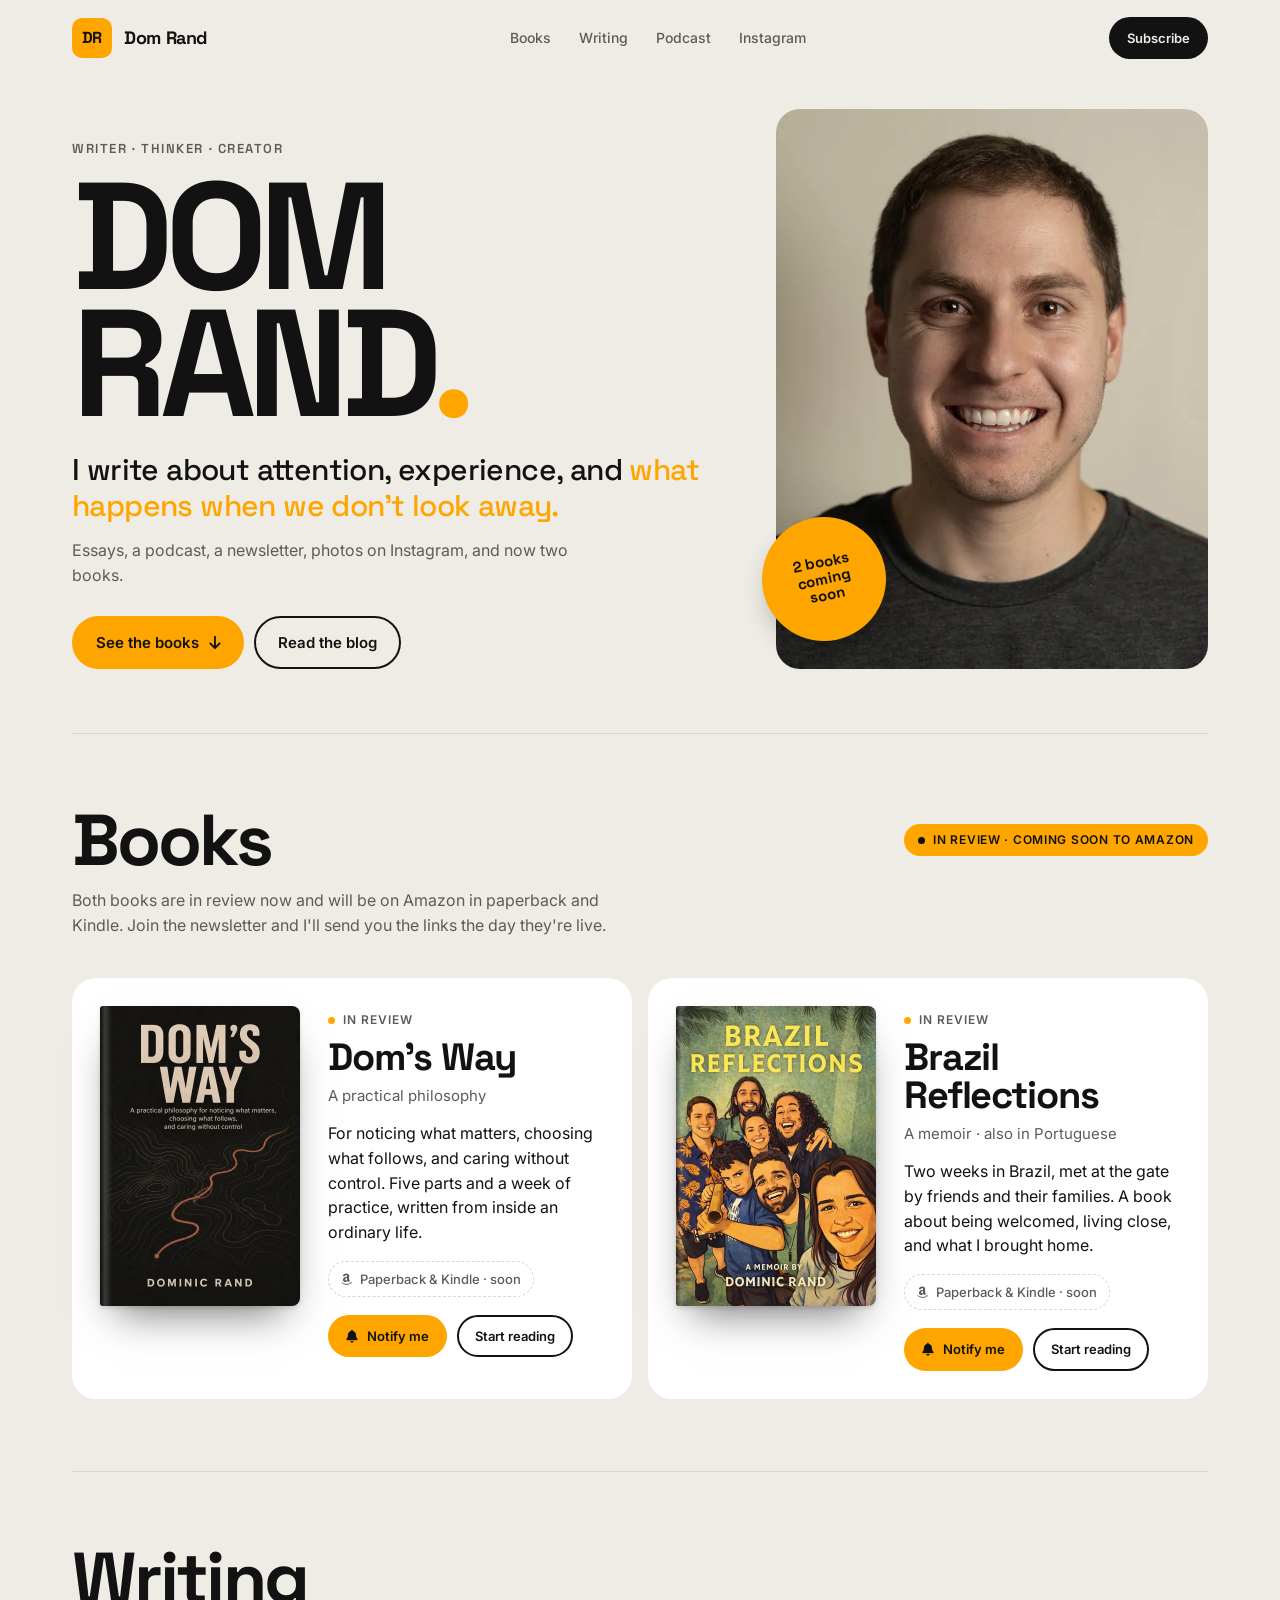
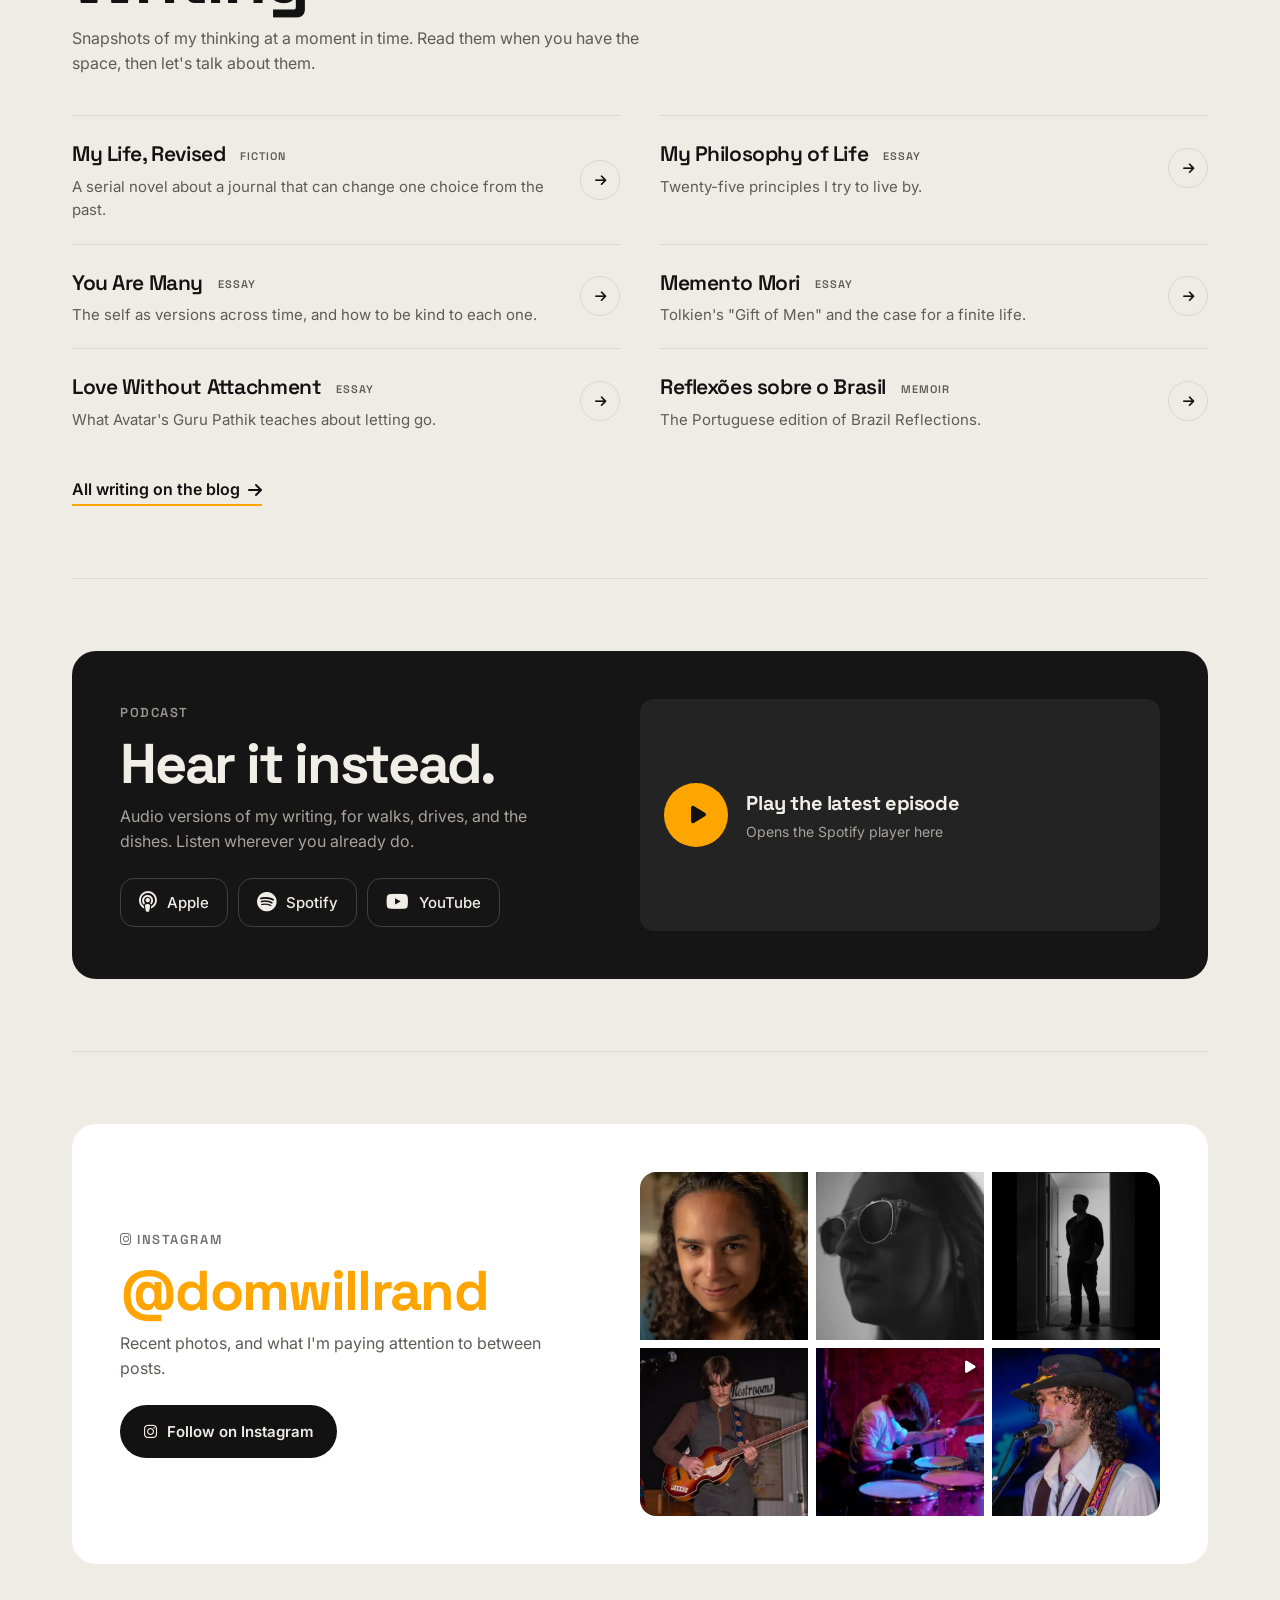
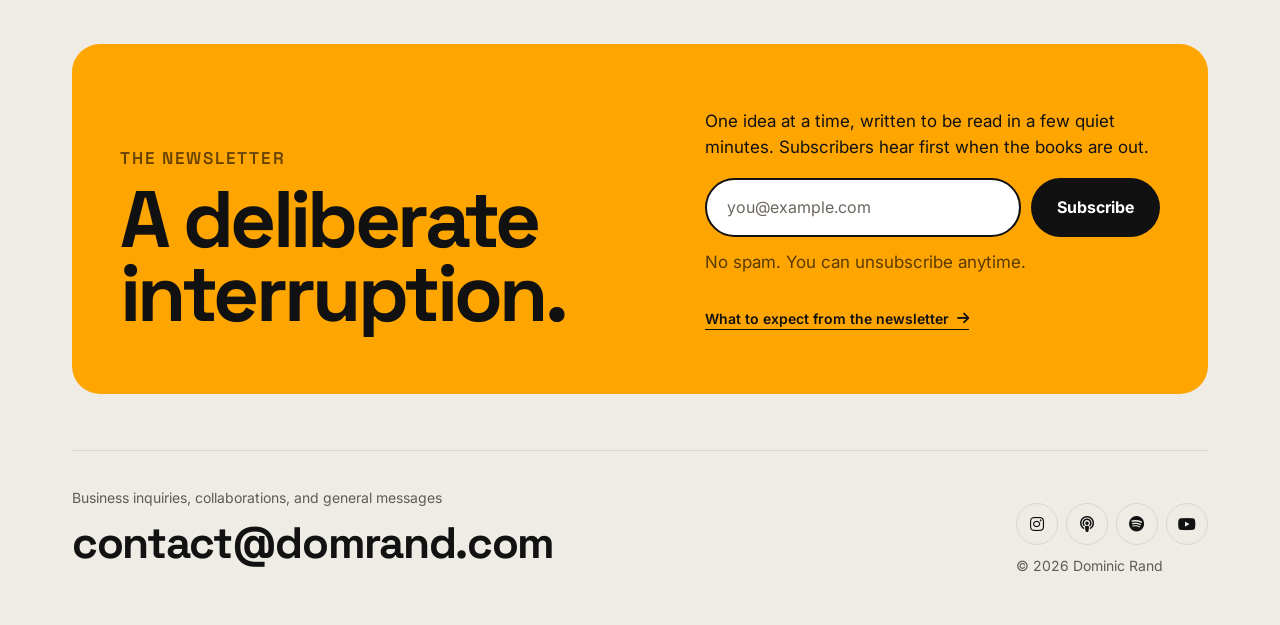
==== commit c303c698: "Handle newsletter signup without MailerLite embed scripts Submitting before MailerLite's scripts fin" ====
--- a/index.html
+++ b/index.html
@@ -185,56 +185,17 @@
             <div>
                 <p>One idea at a time, written to be read in a few quiet minutes. Subscribers hear first when the books are out.</p>
 
-                <!-- MailerLite embedded signup form (structure kept intact for webforms.min.js) -->
-                <div id="mlb2-35469270" class="ml-form-embedContainer ml-subscribe-form ml-subscribe-form-35469270">
-                    <div class="ml-form-align-center">
-                        <div class="ml-form-embedWrapper embedForm">
-                            <div class="ml-form-embedBody ml-form-embedBodyHorizontal row-form">
-                                <form class="ml-block-form" action="https://assets.mailerlite.com/jsonp/2024480/forms/175995152767124497/subscribe" data-code="" method="post" target="_blank">
-                                    <div class="ml-form-formContent horozintalForm">
-                                        <div class="ml-form-horizontalRow">
-                                            <div class="ml-input-horizontal">
-                                                <div style="width: 100%;" class="horizontal-fields">
-                                                    <div class="ml-field-group ml-field-email ml-validate-email ml-validate-required">
-                                                        <label for="ml-email" class="sr-only">Email address</label>
-                                                        <input id="ml-email" type="email" class="form-control" data-inputmask="" name="fields[email]" placeholder="you@example.com" autocomplete="email">
-                                                    </div>
-                                                </div>
-                                            </div>
-                                            <div class="ml-button-horizontal primary">
-                                                <button type="submit" class="primary">Subscribe</button>
-                                                <button disabled="disabled" style="display: none;" type="button" class="loading">
-                                                    <div class="ml-form-embedSubmitLoad"></div>
-                                                    <span class="sr-only">Loading...</span>
-                                                </button>
-                                            </div>
-                                        </div>
-                                    </div>
-                                    <div class="ml-form-embedPermissions">
-                                        <div class="ml-form-embedPermissionsContent horizontal privacy-policy">
-                                            <p>No spam. You can unsubscribe anytime.</p>
-                                        </div>
-                                    </div>
-                                    <input type="hidden" name="ml-submit" value="1">
-                                    <div class="ml-mobileButton-horizontal">
-                                        <button type="submit" class="primary">Subscribe</button>
-                                        <button disabled="disabled" style="display: none;" type="button" class="loading">
-                                            <div class="ml-form-embedSubmitLoad"></div>
-                                            <span class="sr-only">Loading...</span>
-                                        </button>
-                                    </div>
-                                    <input type="hidden" name="anticsrf" value="true">
-                                </form>
-                            </div>
-                            <div class="ml-form-successBody row-success" style="display: none">
-                                <div class="ml-form-successContent">
-                                    <h4>Thank you!</h4>
-                                    <p>Check your inbox to confirm your subscription.</p>
-                                </div>
-                            </div>
-                        </div>
-                    </div>
-                </div>
+                <!-- Newsletter signup: scripts/signup.js posts this to MailerLite -->
+                <form class="signup-form" action="https://assets.mailerlite.com/jsonp/2024480/forms/175995152767124497/subscribe" method="post" novalidate>
+                    <div class="signup-row">
+                        <label for="signup-email" class="sr-only">Email address</label>
+                        <input id="signup-email" type="email" name="fields[email]" placeholder="you@example.com" autocomplete="email" required>
+                        <button type="submit">Subscribe</button>
+                    </div>
+                    <input type="hidden" name="ml-submit" value="1">
+                    <input type="hidden" name="anticsrf" value="true">
+                    <p class="signup-note" role="status" aria-live="polite">No spam. You can unsubscribe anytime.</p>
+                </form>
 
                 <a href="newsletter.html" class="cta-more">What to expect from the newsletter <i class="fas fa-arrow-right" aria-hidden="true"></i></a>
             </div>
@@ -289,7 +250,7 @@
             }
 
             // "Notify me" and "Subscribe" jump to the form; on desktop, put the cursor in the email field
-            var email = document.getElementById('ml-email');
+            var email = document.getElementById('signup-email');
             var canHover = window.matchMedia('(hover: hover)').matches;
             document.querySelectorAll('a[href="#subscribe"]').forEach(function (a) {
                 a.addEventListener('click', function () {
@@ -308,20 +269,8 @@
                 });
             });
         })();
-
-        // Called by MailerLite after a successful submission; sends people to the confirmation page.
-        function ml_webform_success_35469270() {
-            var redirectUrl = 'https://domrand.com/newsletter-success.html';
-            try {
-                if (window.top && window.top !== window) {
-                    window.top.location.href = redirectUrl;
-                    return;
-                }
-            } catch (e) {}
-            window.location.href = redirectUrl;
-        }
     </script>
-    <script src="https://groot.mailerlite.com/js/w/webforms.min.js?v176e10baa5e7ed80d35ae235be3d5024" type="text/javascript"></script>
+    <script src="scripts/signup.js"></script>
     <script>
         // Form-view ping for MailerLite stats; skipped inside preview frames
         if (window.self === window.top) {
--- a/styles/site.css
+++ b/styles/site.css
@@ -869,16 +869,16 @@
 
 .confirm .actions { margin-top: 28px; }
 
-/* ---------- MailerLite embed, themed ---------- */
-.ml-form-horizontalRow {
+/* ---------- Newsletter signup form ---------- */
+.signup-row {
     display: flex;
     flex-direction: column;
     gap: 10px;
 }
 
-.ml-input-horizontal { flex: 1; }
-
-.ml-form-embedContainer .form-control {
+.signup-form input[type="email"] {
+    flex: 1;
+    min-width: 0;
     width: 100%;
     padding: 15px 20px;
     border-radius: 999px;
@@ -891,12 +891,9 @@
     transition: border-color 0.2s ease;
 }
 
-.ml-form-embedContainer .form-control:focus { border-color: var(--orange); }
-
-.ml-form-embedContainer .ml-error .form-control { border-color: #d64545; }
-
-.ml-form-embedContainer button.primary,
-.ml-form-embedContainer button.loading {
+.signup-form input[type="email"]:focus { border-color: var(--orange); }
+
+.signup-form button {
     width: 100%;
     padding: 15px 26px;
     border-radius: 999px;
@@ -907,43 +904,33 @@
     font-weight: 700;
     font-size: 1rem;
     cursor: pointer;
-    transition: transform 0.2s ease;
-}
-
-.ml-form-embedContainer button.primary:hover { transform: translateY(-2px); }
-
-.ml-form-embedContainer button.loading { display: none; opacity: 0.7; }
-
-.ml-mobileButton-horizontal { display: none; }
-
-.ml-form-embedPermissionsContent p { margin-top: 12px; font-size: 0.8125rem; color: var(--muted); }
-
-.ml-form-successContent h4 { font-family: var(--display); font-size: 1.375rem; margin-bottom: 4px; }
-
-.ml-form-successContent p { color: var(--muted); }
-
-.ml-form-embedSubmitLoad {
-    display: inline-block;
-    width: 18px;
-    height: 18px;
-    border: 2px solid currentColor;
-    border-right-color: transparent;
-    border-radius: 50%;
-    animation: spin 0.8s linear infinite;
-}
+    transition: transform 0.2s ease, opacity 0.2s ease;
+}
+
+.signup-form button:hover { transform: translateY(-2px); }
+
+.signup-form button:disabled { opacity: 0.7; cursor: progress; transform: none; }
+
+.signup-note { margin-top: 12px; font-size: 0.8125rem; color: var(--muted); }
+
+.signup-form.has-error input[type="email"] { border-color: #d64545; }
+
+.signup-form.has-error .signup-note { color: #d64545; font-weight: 600; }
 
 /* Signup on the orange band */
-.cta-band .form-control { background: #fff; border-color: #111; color: #111; }
-
-.cta-band .form-control::placeholder { color: #6b665e; }
-
-.cta-band .form-control:focus { border-color: #111; box-shadow: 0 0 0 3px rgba(0, 0, 0, 0.18); }
-
-.cta-band .ml-form-embedContainer button.primary,
-.cta-band .ml-form-embedContainer button.loading { background: #111; color: #fff; }
-
-.cta-band .ml-form-embedPermissionsContent p,
-.cta-band .ml-form-successContent p { color: rgba(0, 0, 0, 0.65); }
+.cta-band .signup-form input[type="email"] { background: #fff; border-color: #111; color: #111; }
+
+.cta-band .signup-form input[type="email"]::placeholder { color: #6b665e; }
+
+.cta-band .signup-form input[type="email"]:focus { box-shadow: 0 0 0 3px rgba(0, 0, 0, 0.18); }
+
+.cta-band .signup-form button { background: #111; color: #fff; }
+
+.cta-band .signup-note { color: rgba(0, 0, 0, 0.65); }
+
+.cta-band .signup-form.has-error input[type="email"] { border-color: #8a1111; }
+
+.cta-band .signup-form.has-error .signup-note { color: #8a1111; }
 
 .cta-band a:focus-visible, .cta-band button:focus-visible, .cta-band input:focus-visible { outline-color: #111; }
 
@@ -952,7 +939,6 @@
     50% { opacity: 0.3; }
 }
 
-@keyframes spin { to { transform: rotate(360deg); } }
 
 @media (prefers-reduced-motion: reduce) {
     *, *::before, *::after { animation: none !important; transition: none !important; }
@@ -974,9 +960,8 @@
 
 /* ---------- Larger screens ---------- */
 @media (min-width: 560px) {
-    .ml-form-horizontalRow { flex-direction: row; }
-    .ml-form-embedContainer button.primary,
-    .ml-form-embedContainer button.loading { width: auto; white-space: nowrap; }
+    .signup-row { flex-direction: row; }
+    .signup-form button { width: auto; white-space: nowrap; }
 }
 
 @media (min-width: 720px) {
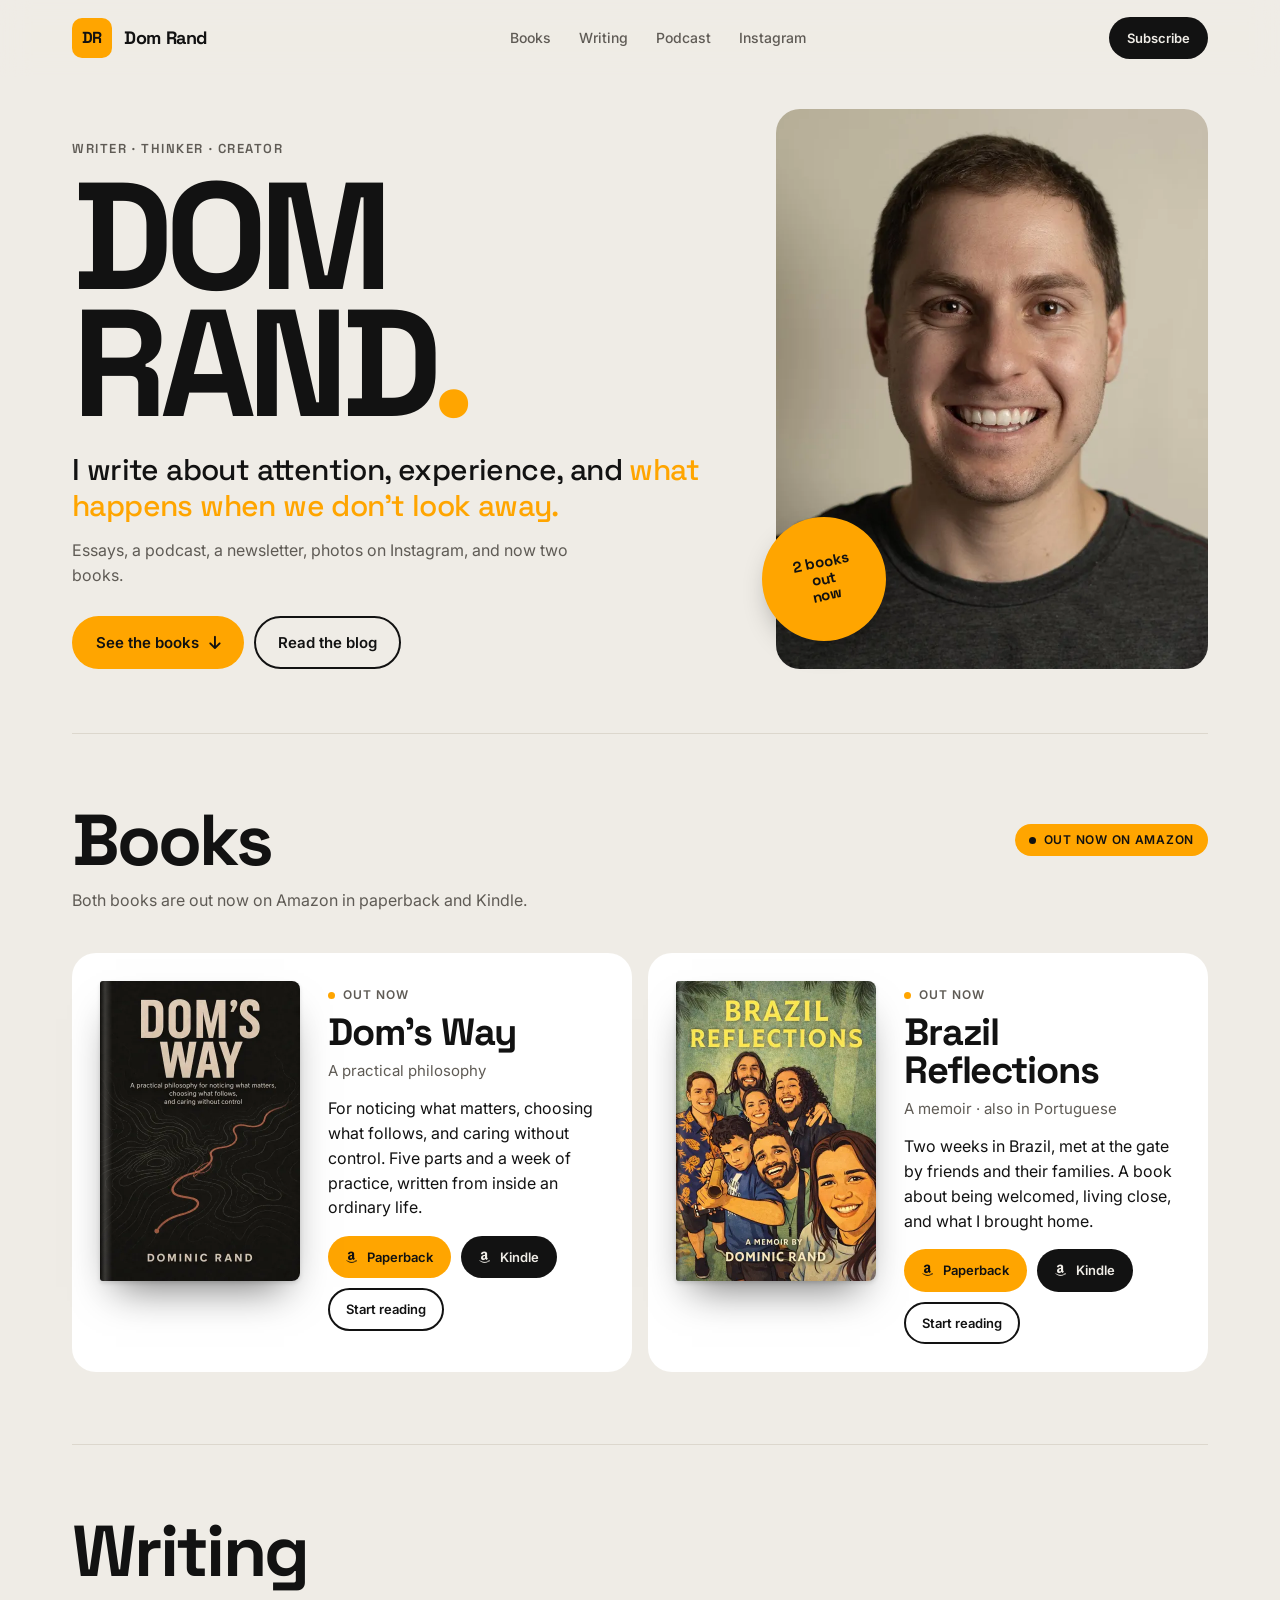
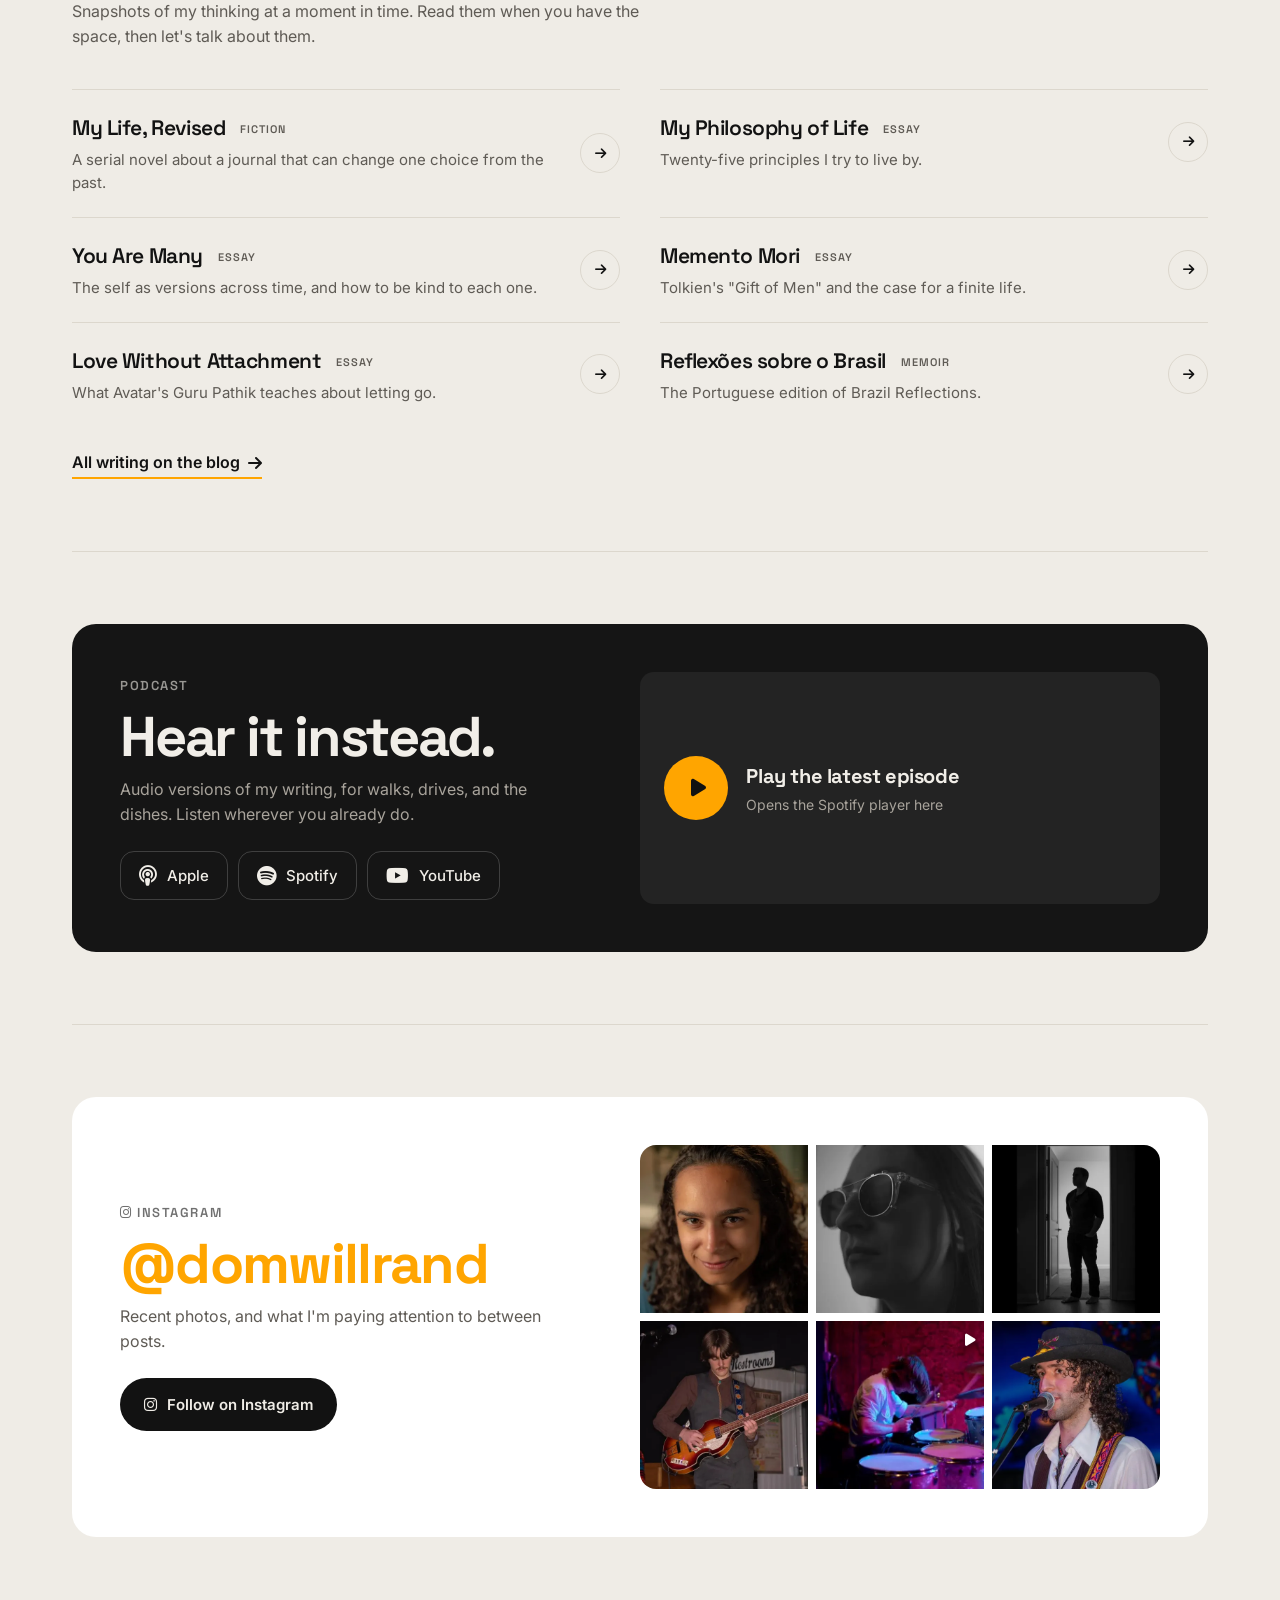
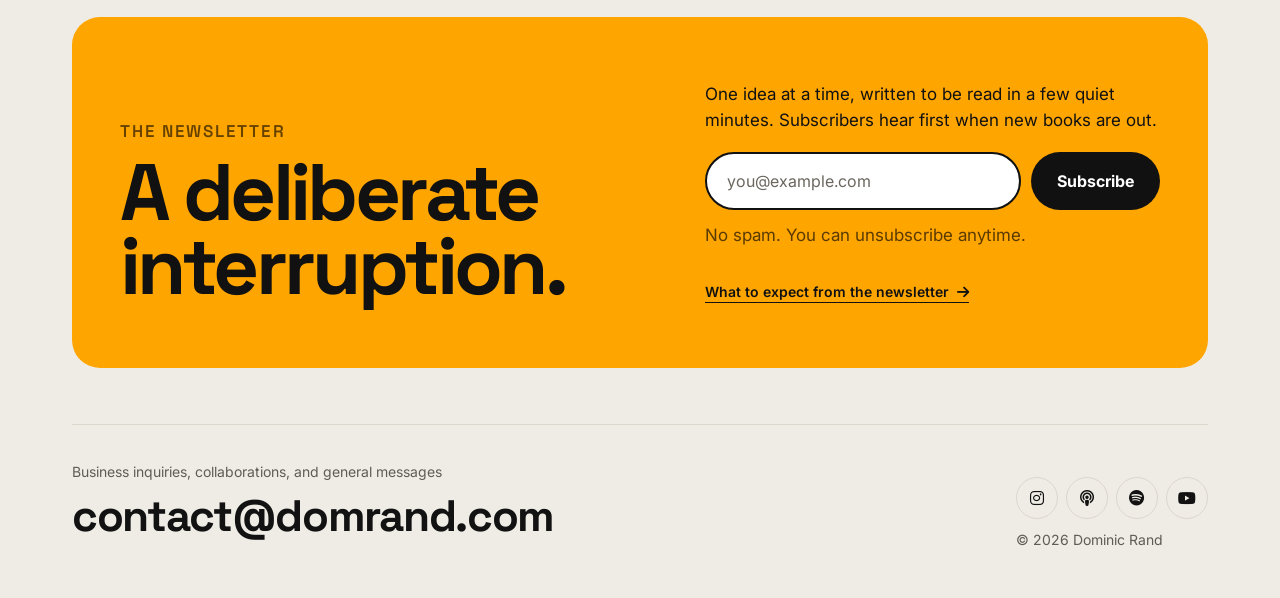
==== commit 9c41f292: "Link both books to their Amazon listings Dom's Way and Brazil Reflections are out: swap the coming-s" ====
--- a/index.html
+++ b/index.html
@@ -4,11 +4,11 @@
     <meta charset="UTF-8">
     <meta name="viewport" content="width=device-width, initial-scale=1.0">
     <title>Dominic Rand</title>
-    <meta name="description" content="Dominic Rand writes about attention, experience, and what happens when we don't look away. Two books coming soon, plus essays, a podcast, photos, and a newsletter.">
+    <meta name="description" content="Dominic Rand writes about attention, experience, and what happens when we don't look away. Two books out now on Amazon, plus essays, a podcast, photos, and a newsletter.">
     <link rel="canonical" href="https://domrand.com/">
     <meta property="og:site_name" content="Dominic Rand">
     <meta property="og:title" content="Dominic Rand">
-    <meta property="og:description" content="Writing on attention, experience, and what happens when we don't look away. Two books coming soon.">
+    <meta property="og:description" content="Writing on attention, experience, and what happens when we don't look away. Two books out now on Amazon.">
     <meta property="og:type" content="website">
     <meta property="og:url" content="https://domrand.com/">
     <meta property="og:image" content="https://domrand.com/assets/og-image.jpg">
@@ -24,7 +24,7 @@
     <link rel="preconnect" href="https://fonts.gstatic.com" crossorigin>
     <link href="https://fonts.googleapis.com/css2?family=Space+Grotesk:wght@500;600;700&family=Inter:wght@400;500;600&display=swap" rel="stylesheet">
     <link rel="stylesheet" href="https://cdnjs.cloudflare.com/ajax/libs/font-awesome/6.4.0/css/all.min.css">
-    <link rel="stylesheet" href="styles/site.css">
+    <link rel="stylesheet" href="styles/site.css?v=4">
 </head>
 <body>
     <header class="site-nav">
@@ -61,16 +61,16 @@
                     <source media="(max-width: 719px)" srcset="[data-uri]">
                     <img src="assets/portrait-876.webp" width="876" height="897" alt="Portrait of Dominic Rand, smiling" fetchpriority="high">
                 </picture>
-                <a href="#books" class="sticker">2 books<br>coming<br>soon</a>
+                <a href="#books" class="sticker">2 books<br>out<br>now</a>
             </figure>
         </header>
 
         <section id="books" class="section" aria-labelledby="books-title">
             <div class="section-head">
                 <h2 id="books-title">Books</h2>
-                <span class="pill">In review &middot; Coming soon to Amazon</span>
-            </div>
-            <p class="section-intro">Both books are in review now and will be on Amazon in paperback and Kindle. Join the newsletter and I'll send you the links the day they're live.</p>
+                <span class="pill">Out now on Amazon</span>
+            </div>
+            <p class="section-intro">Both books are out now on Amazon in paperback and Kindle.</p>
 
             <div class="books">
                 <article class="book">
@@ -78,18 +78,15 @@
                         <img src="assets/books/doms-way-400.webp" width="400" height="600" alt="Cover of Dom's Way by Dominic Rand" loading="lazy" decoding="async">
                     </a>
                     <div class="book-head">
-                        <p class="status">In review</p>
+                        <p class="status">Out now</p>
                         <h3>Dom's Way</h3>
                         <p class="kicker">A practical philosophy</p>
                     </div>
                     <div class="book-body">
                         <p class="blurb">For noticing what matters, choosing what follows, and caring without control. Five parts and a week of practice, written from inside an ordinary life.</p>
-                        <div class="formats" aria-label="Formats coming soon">
-                            <!-- TODO: when live, replace with Paperback and Kindle links to the Amazon listing -->
-                            <span class="format"><i class="fab fa-amazon" aria-hidden="true"></i> Paperback &amp; Kindle &middot; soon</span>
-                        </div>
                         <div class="actions">
-                            <a href="#subscribe" class="btn btn-orange btn-sm"><i class="fas fa-bell" aria-hidden="true"></i> Notify me</a>
+                            <a href="https://a.co/d/0dkARxey" class="btn btn-orange btn-sm" target="_blank" rel="noopener" aria-label="Buy the Dom's Way paperback on Amazon"><i class="fab fa-amazon" aria-hidden="true"></i> Paperback</a>
+                            <a href="https://a.co/d/05vuojK9" class="btn btn-ink btn-sm" target="_blank" rel="noopener" aria-label="Buy Dom's Way for Kindle on Amazon"><i class="fab fa-amazon" aria-hidden="true"></i> Kindle</a>
                             <a href="https://blog.domrand.com/Dom's+Way/Dom's+Way" class="btn btn-outline btn-sm" target="_blank" rel="noopener">Start reading</a>
                         </div>
                     </div>
@@ -100,18 +97,15 @@
                         <img src="assets/books/brazil-reflections-400.webp" width="400" height="600" alt="Cover of Brazil Reflections, a memoir by Dominic Rand" loading="lazy" decoding="async">
                     </a>
                     <div class="book-head">
-                        <p class="status">In review</p>
+                        <p class="status">Out now</p>
                         <h3>Brazil Reflections</h3>
                         <p class="kicker">A memoir &middot; also in Portuguese</p>
                     </div>
                     <div class="book-body">
                         <p class="blurb">Two weeks in Brazil, met at the gate by friends and their families. A book about being welcomed, living close, and what I brought home.</p>
-                        <div class="formats" aria-label="Formats coming soon">
-                            <!-- TODO: when live, replace with Paperback and Kindle links to the Amazon listing -->
-                            <span class="format"><i class="fab fa-amazon" aria-hidden="true"></i> Paperback &amp; Kindle &middot; soon</span>
-                        </div>
                         <div class="actions">
-                            <a href="#subscribe" class="btn btn-orange btn-sm"><i class="fas fa-bell" aria-hidden="true"></i> Notify me</a>
+                            <a href="https://a.co/d/03gVgPYz" class="btn btn-orange btn-sm" target="_blank" rel="noopener" aria-label="Buy the Brazil Reflections paperback on Amazon"><i class="fab fa-amazon" aria-hidden="true"></i> Paperback</a>
+                            <a href="https://a.co/d/071noVPz" class="btn btn-ink btn-sm" target="_blank" rel="noopener" aria-label="Buy Brazil Reflections for Kindle on Amazon"><i class="fab fa-amazon" aria-hidden="true"></i> Kindle</a>
                             <a href="https://blog.domrand.com/Brazil+Reflections/Brazil+Reflections" class="btn btn-outline btn-sm" target="_blank" rel="noopener">Start reading</a>
                         </div>
                     </div>
@@ -183,9 +177,9 @@
                 <h2 id="subscribe-title">A deliberate interruption.</h2>
             </div>
             <div>
-                <p>One idea at a time, written to be read in a few quiet minutes. Subscribers hear first when the books are out.</p>
-
-                <!-- Newsletter signup: scripts/signup.js posts this to MailerLite -->
+                <p>One idea at a time, written to be read in a few quiet minutes. Subscribers hear first when new books are out.</p>
+
+                <!-- Newsletter signup: scripts/signup.js sends this through /api/subscribe (worker/), falling back to MailerLite directly -->
                 <form class="signup-form" action="https://assets.mailerlite.com/jsonp/2024480/forms/175995152767124497/subscribe" method="post" novalidate>
                     <div class="signup-row">
                         <label for="signup-email" class="sr-only">Email address</label>
@@ -249,7 +243,7 @@
                 });
             }
 
-            // "Notify me" and "Subscribe" jump to the form; on desktop, put the cursor in the email field
+            // "Subscribe" links jump to the form; on desktop, put the cursor in the email field
             var email = document.getElementById('signup-email');
             var canHover = window.matchMedia('(hover: hover)').matches;
             document.querySelectorAll('a[href="#subscribe"]').forEach(function (a) {
@@ -270,7 +264,7 @@
             });
         })();
     </script>
-    <script src="scripts/signup.js"></script>
+    <script src="scripts/signup.js?v=3"></script>
     <script>
         // Form-view ping for MailerLite stats; skipped inside preview frames
         if (window.self === window.top) {
--- a/styles/site.css
+++ b/styles/site.css
@@ -792,6 +792,8 @@
 
 .tile .coda { margin-top: 16px; color: var(--muted); }
 
+.tile p a { text-decoration: underline; text-underline-offset: 3px; font-weight: 600; }
+
 .tile-orange { background: var(--orange); color: #111; }
 
 .tile-orange .coda { color: rgba(0, 0, 0, 0.65); }
@@ -868,6 +870,85 @@
 .confirm .note { font-size: 0.9375rem; color: var(--muted); }
 
 .confirm .actions { margin-top: 28px; }
+
+/* ---------- Thank-you page (after confirming the subscription) ---------- */
+.thanks-hero { max-width: 780px; padding: 24px 0 40px; }
+
+.thanks-hero .confirm-icon { margin-bottom: 24px; }
+
+.thanks-hero .eyebrow { margin-bottom: 14px; }
+
+.thanks-reply {
+    display: flex;
+    align-items: baseline;
+    gap: 10px;
+    margin-top: 20px;
+    color: var(--muted);
+}
+
+.thanks-reply i { color: var(--orange); }
+
+.thanks-grid .tile { display: flex; flex-direction: column; }
+
+.thanks-grid .mini-covers { margin: 4px 0 18px; }
+
+.tile-link {
+    align-self: flex-start;
+    margin-top: auto;
+    padding-top: 18px;
+    display: inline-flex;
+    align-items: center;
+    gap: 8px;
+    font-weight: 600;
+}
+
+.tile-link span { border-bottom: 2px solid currentColor; }
+
+.tile-orange .tile-link span { border-bottom-color: #111; }
+
+.tile ul.link-list { gap: 0; margin-bottom: 4px; }
+
+.link-list li { display: block; }
+
+.tile ul.link-list li::before { content: none; }
+
+.link-list a {
+    display: flex;
+    align-items: baseline;
+    justify-content: space-between;
+    gap: 12px;
+    padding: 12px 0;
+    border-top: 1px solid var(--line);
+    font-weight: 500;
+    transition: color 0.2s ease;
+}
+
+.link-list a:hover { color: var(--orange); }
+
+.link-list small { color: var(--muted); font-size: 0.75rem; text-transform: uppercase; letter-spacing: 0.08em; white-space: nowrap; }
+
+.tile-dark .platforms { margin-bottom: 18px; }
+
+.tile-dark .follow { color: var(--on-dark); }
+
+.share-tile {
+    margin: 16px 0 56px;
+    display: flex;
+    flex-wrap: wrap;
+    align-items: center;
+    justify-content: space-between;
+    gap: 16px 24px;
+}
+
+.share-tile h2 { margin-bottom: 6px; }
+
+.share-tile p { color: var(--muted); }
+
+.share-status { font-size: 0.875rem; color: var(--muted); min-height: 1.2em; }
+
+@media (min-width: 960px) {
+    .thanks-hero { padding-top: 48px; }
+}
 
 /* ---------- Newsletter signup form ---------- */
 .signup-row {
@@ -912,6 +993,8 @@
 .signup-form button:disabled { opacity: 0.7; cursor: progress; transform: none; }
 
 .signup-note { margin-top: 12px; font-size: 0.8125rem; color: var(--muted); }
+
+.signup-note a { font-weight: 700; text-decoration: underline; text-underline-offset: 3px; white-space: nowrap; }
 
 .signup-form.has-error input[type="email"] { border-color: #d64545; }
 
